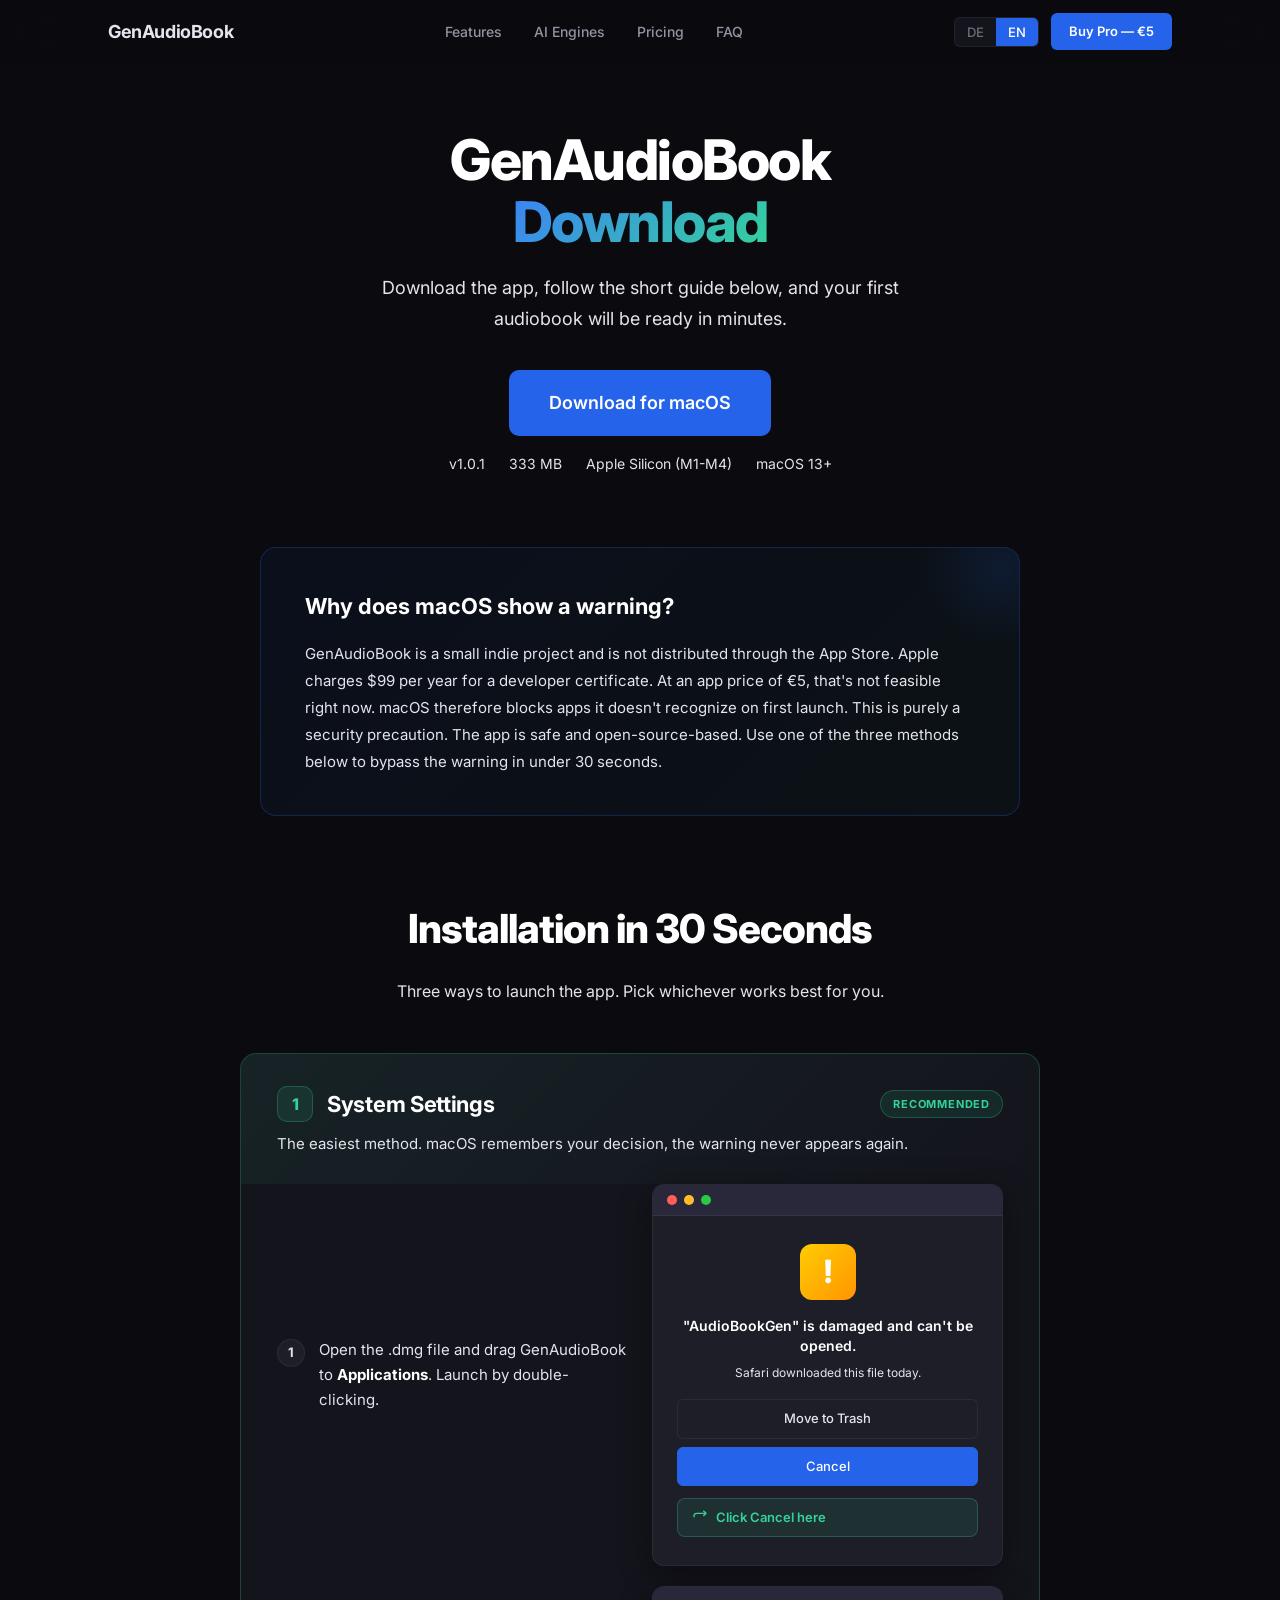
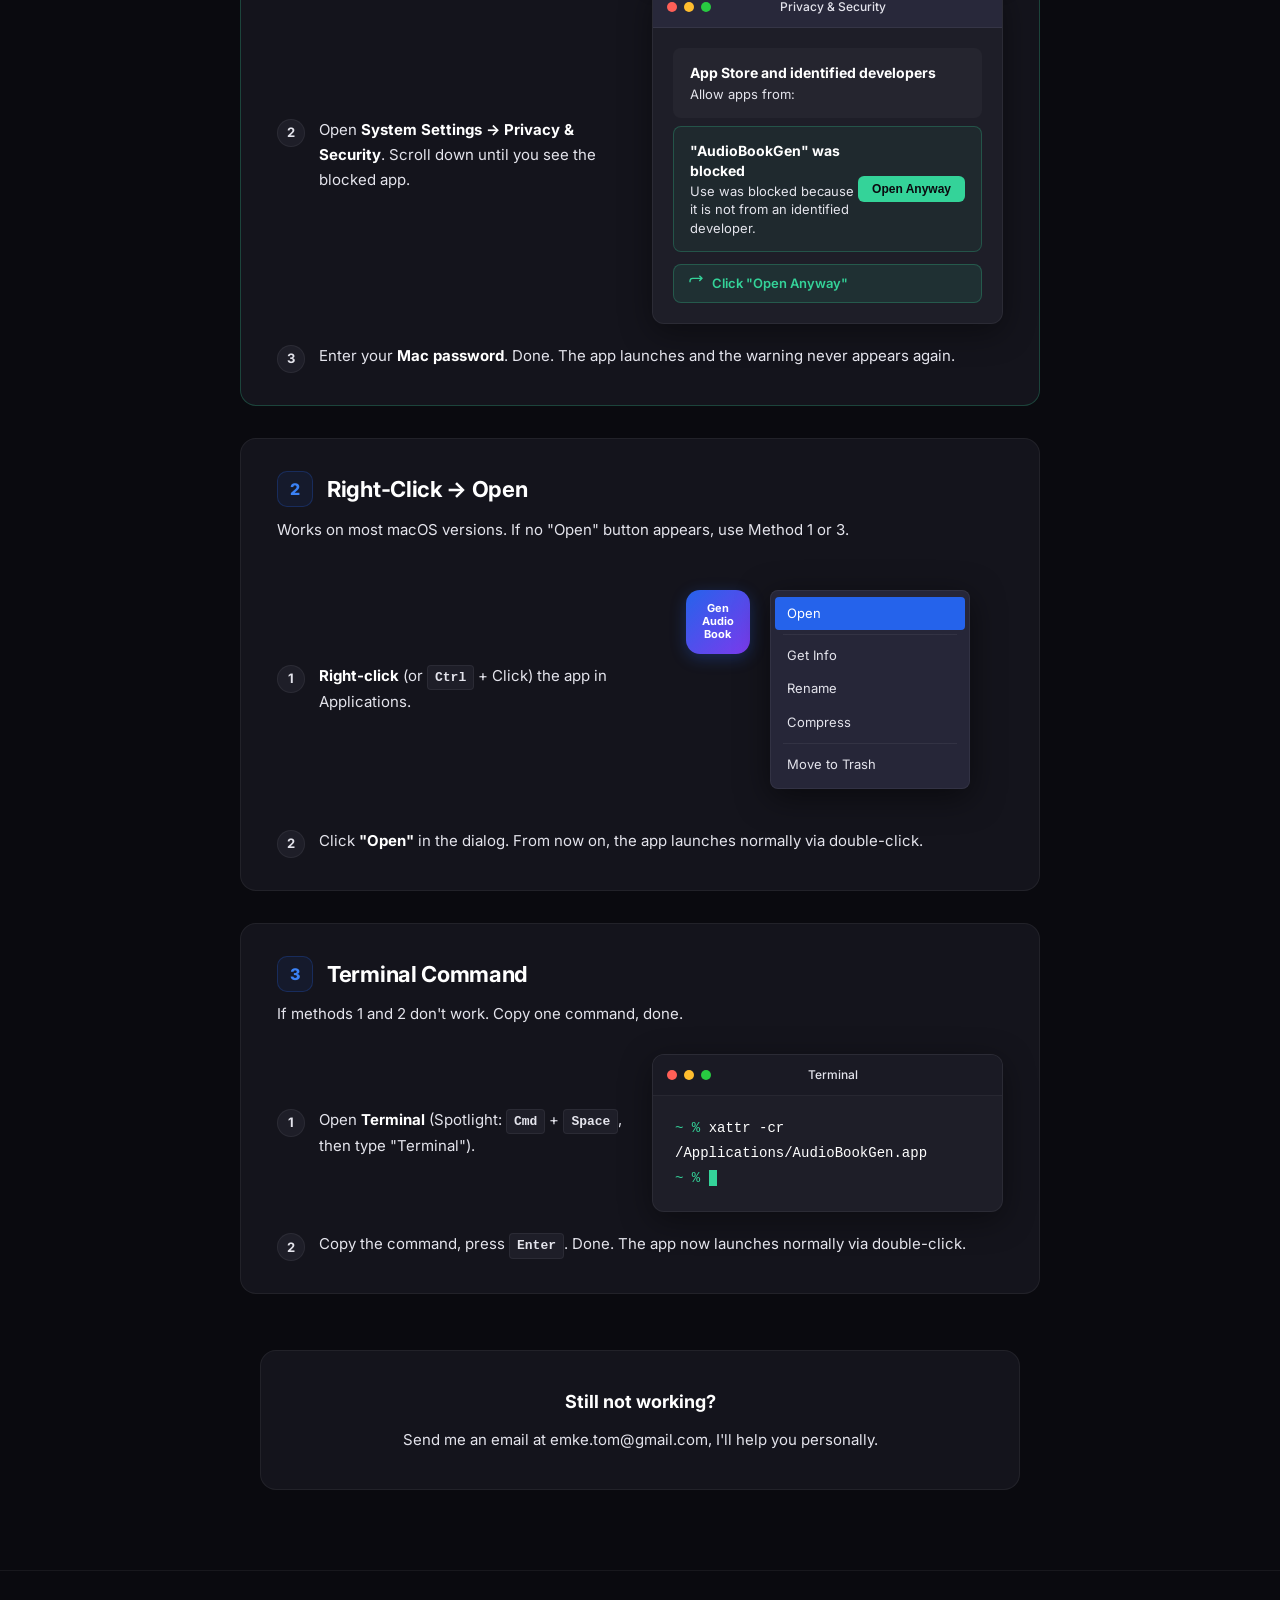
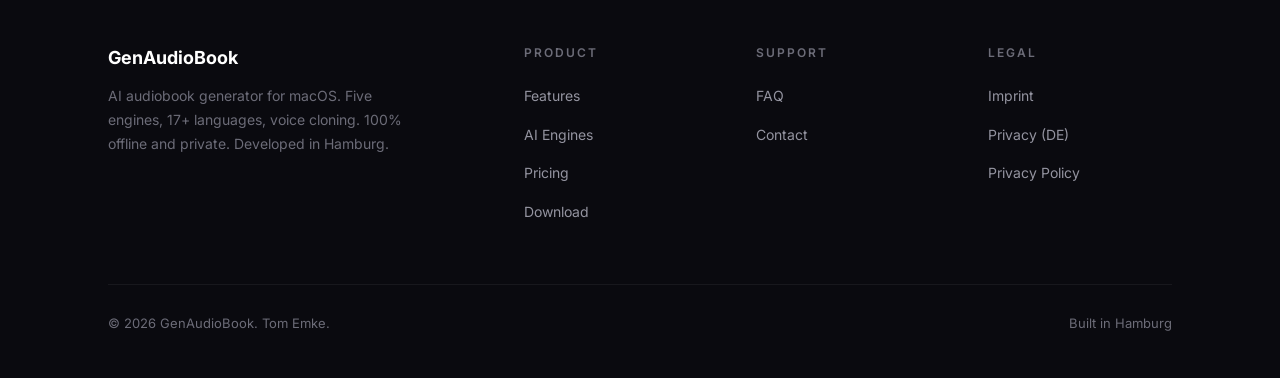
==== install/index.html @ 96be7156 "feat: redesign install page with visual macOS mockups - Moved install.html to install/index.html for" ====
<!DOCTYPE html>
<html lang="de">
<head>
    <meta charset="UTF-8">
    <meta name="viewport" content="width=device-width, initial-scale=1.0">
    <title>GenAudioBook — Installation auf macOS</title>
    <meta name="description" content="Installationsanleitung für GenAudioBook auf macOS. So öffnest du die App trotz Gatekeeper-Warnung.">
    <link rel="preconnect" href="https://fonts.googleapis.com">
    <link rel="preconnect" href="https://fonts.gstatic.com" crossorigin>
    <link href="https://fonts.googleapis.com/css2?family=Inter:wght@400;500;600;700;800&display=swap" rel="stylesheet">
    <link rel="stylesheet" href="../style.css">
    <style>
        .install-page { padding-top: 130px; padding-bottom: 80px; min-height: 100vh; }

        /* ---- HERO ---- */
        .dl-hero { text-align: center; margin-bottom: 72px; }
        .dl-hero h1 {
            font-size: clamp(36px, 5vw, 56px);
            font-weight: 800; color: #fff; letter-spacing: -1.5px;
            margin-bottom: 20px; line-height: 1.1;
        }
        .dl-hero .gradient-text {
            background: linear-gradient(135deg, var(--accent-light), var(--green));
            -webkit-background-clip: text; -webkit-text-fill-color: transparent; background-clip: text;
        }
        .dl-hero p {
            font-size: 18px; color: var(--txt); max-width: 560px;
            margin: 0 auto 36px; line-height: 1.7;
        }
        .dl-hero .btn-primary { font-size: 18px; padding: 18px 40px; }
        .dl-hero .dl-meta {
            margin-top: 16px; font-size: 14px; color: var(--txt);
            display: flex; gap: 24px; justify-content: center; flex-wrap: wrap;
        }
        .dl-hero .dl-meta span { display: inline-flex; align-items: center; gap: 6px; }

        /* ---- WHY BOX ---- */
        .why-box {
            max-width: 760px; margin: 0 auto 80px;
            background: linear-gradient(135deg, rgba(37,99,235,0.06), rgba(52,211,153,0.04));
            border: 1px solid var(--accent-border); border-radius: var(--radius);
            padding: 40px 44px; position: relative; overflow: hidden;
        }
        .why-box::before {
            content: ''; position: absolute; top: -60px; right: -60px;
            width: 160px; height: 160px; border-radius: 50%;
            background: radial-gradient(circle, rgba(37,99,235,0.12), transparent 70%);
        }
        .why-box h2 { font-size: 22px; font-weight: 700; color: #fff; margin-bottom: 16px; }
        .why-box p { font-size: 15px; color: var(--txt); line-height: 1.8; }

        /* ---- STEPS SECTION ---- */
        .steps-section { max-width: 800px; margin: 0 auto; }
        .steps-section > h2 {
            font-size: clamp(28px, 3.5vw, 40px); font-weight: 800;
            color: #fff; text-align: center; margin-bottom: 16px; letter-spacing: -1px;
        }
        .steps-section > p.steps-sub {
            text-align: center; font-size: 16px; color: var(--txt);
            margin-bottom: 48px; max-width: 500px; margin-left: auto; margin-right: auto;
        }

        /* ---- METHOD CARD ---- */
        .method-card {
            background: var(--bg-card); border: 1px solid var(--border);
            border-radius: var(--radius); margin-bottom: 32px;
            overflow: hidden; transition: border-color 0.3s;
        }
        .method-card:hover { border-color: var(--border-hover); }
        .method-card.recommended { border-color: var(--green-border); }
        .method-card.recommended .method-top { background: linear-gradient(135deg, rgba(52,211,153,0.08), transparent); }

        .method-top { padding: 32px 36px 28px; }
        .method-label {
            display: flex; align-items: center; gap: 14px; margin-bottom: 10px;
        }
        .method-num {
            width: 36px; height: 36px; min-width: 36px; border-radius: 10px;
            display: inline-flex; align-items: center; justify-content: center;
            font-size: 16px; font-weight: 800;
            background: var(--accent-bg); border: 1px solid var(--accent-border); color: var(--accent-light);
        }
        .method-card.recommended .method-num {
            background: var(--green-bg); border-color: var(--green-border); color: var(--green);
        }
        .method-label h3 { font-size: 22px; font-weight: 700; color: #fff; letter-spacing: -0.3px; }
        .method-badge {
            margin-left: auto; font-size: 11px; font-weight: 700; padding: 4px 12px;
            border-radius: 100px; text-transform: uppercase; letter-spacing: 0.8px;
            background: var(--green-bg); color: var(--green); border: 1px solid var(--green-border);
        }
        .method-desc {
            font-size: 15px; color: var(--txt); line-height: 1.6; margin-bottom: 0;
        }

        /* ---- STEP VISUAL ---- */
        .method-steps-visual {
            padding: 0 36px 32px;
            display: flex; flex-direction: column; gap: 20px;
        }
        .step-row {
            display: grid; grid-template-columns: 1fr 1fr; gap: 24px;
            align-items: center;
        }
        .step-row.full { grid-template-columns: 1fr; }
        .step-text {
            display: flex; gap: 14px; align-items: flex-start;
        }
        .step-dot {
            width: 28px; height: 28px; min-width: 28px; border-radius: 50%;
            background: var(--bg-input); border: 1px solid var(--border);
            display: flex; align-items: center; justify-content: center;
            font-size: 13px; font-weight: 700; color: var(--txt); margin-top: 1px;
        }
        .step-text p { font-size: 15px; color: var(--txt); line-height: 1.65; }
        .step-text p strong { color: #fff; }
        .step-text p .key {
            display: inline-block; background: var(--bg-input); border: 1px solid var(--border);
            border-radius: 4px; padding: 1px 7px; font-size: 13px; font-family: var(--mono);
            color: var(--txt); font-weight: 600;
        }

        /* ---- macOS MOCKUPS ---- */
        .macos-mockup {
            background: #1e1e28; border-radius: 12px; border: 1px solid var(--border);
            overflow: hidden; box-shadow: 0 8px 32px rgba(0,0,0,0.4);
        }
        .mockup-titlebar {
            display: flex; align-items: center; gap: 7px;
            padding: 10px 14px; background: #28283a; border-bottom: 1px solid var(--border);
        }
        .mockup-dot { width: 10px; height: 10px; border-radius: 50%; }
        .mockup-dot.red { background: #ff5f57; }
        .mockup-dot.yellow { background: #ffbd2e; }
        .mockup-dot.green { background: #28ca41; }
        .mockup-title {
            flex: 1; text-align: center; font-size: 12px;
            color: var(--txt); font-weight: 500; margin-right: 40px;
        }
        .mockup-body { padding: 24px; }

        /* Gatekeeper warning mockup */
        .gk-warning {
            text-align: center; padding: 28px 24px;
        }
        .gk-icon {
            width: 56px; height: 56px; margin: 0 auto 16px;
            background: linear-gradient(135deg, #ffcc02, #ff9500);
            border-radius: 12px; display: flex; align-items: center; justify-content: center;
            font-size: 32px; color: #fff; font-weight: 800;
        }
        .gk-warning h4 {
            font-size: 14px; font-weight: 600; color: #fff; margin-bottom: 8px; line-height: 1.4;
        }
        .gk-warning p { font-size: 12px; color: var(--txt); margin-bottom: 16px; }
        .gk-btn {
            display: block; width: 100%; padding: 8px; margin-bottom: 8px;
            border-radius: 6px; border: 1px solid var(--border); background: var(--bg-input);
            color: var(--txt); font-size: 13px; font-weight: 500; text-align: center;
        }
        .gk-btn.action { background: var(--accent); border-color: var(--accent); color: #fff; }

        /* Settings mockup */
        .settings-mockup .mockup-body { padding: 20px; }
        .settings-row {
            display: flex; align-items: center; justify-content: space-between;
            padding: 14px 16px; border-radius: 8px; margin-bottom: 8px;
            background: rgba(255,255,255,0.03); border: 1px solid transparent;
        }
        .settings-row.highlight {
            border-color: var(--green-border);
            background: rgba(52,211,153,0.06);
        }
        .settings-row .label { font-size: 13px; color: var(--txt); line-height: 1.4; }
        .settings-row .label strong { color: #fff; display: block; font-size: 14px; margin-bottom: 2px; }
        .settings-btn {
            padding: 6px 14px; border-radius: 6px; font-size: 12px; font-weight: 600;
            background: var(--accent); color: #fff; border: none; white-space: nowrap;
        }
        .settings-btn.allow { background: var(--green); color: #0a0a0f; }

        /* Terminal mockup */
        .terminal-mockup .mockup-titlebar { background: #1a1a24; }
        .terminal-mockup .mockup-body { padding: 20px 22px; }
        .terminal-line {
            font-family: var(--mono); font-size: 14px; line-height: 1.8; color: var(--txt);
        }
        .terminal-line .prompt { color: var(--green); }
        .terminal-line .cmd { color: #fff; }
        .terminal-cursor {
            display: inline-block; width: 8px; height: 16px;
            background: var(--green); vertical-align: text-bottom;
            animation: blink 1s infinite;
        }
        @keyframes blink { 0%,50% { opacity: 1; } 51%,100% { opacity: 0; } }

        /* Context menu mockup */
        .ctx-menu-mockup {
            background: rgba(40,40,58,0.95); border-radius: 8px;
            border: 1px solid var(--border); padding: 6px 0;
            width: 200px; box-shadow: 0 8px 32px rgba(0,0,0,0.5);
            backdrop-filter: blur(20px);
        }
        .ctx-item {
            padding: 6px 16px; font-size: 13px; color: var(--txt);
            display: flex; justify-content: space-between;
        }
        .ctx-item.highlight {
            background: var(--accent); color: #fff; margin: 0 4px; border-radius: 4px;
            padding: 6px 12px;
        }
        .ctx-separator { height: 1px; background: var(--border); margin: 4px 12px; }
        .ctx-shortcut { color: var(--txt); font-size: 12px; }

        /* Right-click area */
        .rightclick-scene {
            display: flex; gap: 20px; align-items: flex-start;
            padding: 20px; justify-content: center;
        }
        .app-icon-mock {
            width: 64px; height: 64px; border-radius: 14px;
            background: linear-gradient(135deg, var(--accent), #7c3aed);
            display: flex; align-items: center; justify-content: center;
            font-size: 11px; color: #fff; font-weight: 700; text-align: center;
            line-height: 1.2; box-shadow: 0 4px 16px rgba(37,99,235,0.3);
        }

        /* Arrow indicator */
        .arrow-indicator {
            display: flex; align-items: center; gap: 8px;
            padding: 8px 14px; background: var(--green-bg); border: 1px solid var(--green-border);
            border-radius: 8px; margin-top: 12px;
        }
        .arrow-indicator svg { width: 16px; height: 16px; stroke: var(--green); fill: none; stroke-width: 2; }
        .arrow-indicator span { font-size: 13px; font-weight: 600; color: var(--green); }

        /* ---- HELP FOOTER ---- */
        .help-footer {
            max-width: 760px; margin: 56px auto 0; text-align: center;
            padding: 36px 40px;
            background: var(--bg-card); border: 1px solid var(--border); border-radius: var(--radius);
        }
        .help-footer h3 { font-size: 18px; font-weight: 700; color: #fff; margin-bottom: 10px; }
        .help-footer p { font-size: 15px; color: var(--txt); line-height: 1.7; }

        /* ---- RESPONSIVE ---- */
        @media (max-width: 700px) {
            .step-row { grid-template-columns: 1fr; }
            .method-top, .method-steps-visual { padding-left: 24px; padding-right: 24px; }
            .why-box { padding: 28px 24px; }
            .rightclick-scene { flex-direction: column; align-items: center; }
        }
    </style>
</head>
<body>

<!-- NAVBAR -->
<nav class="navbar">
    <div class="container">
        <a href="/" class="nav-logo">GenAudioBook</a>
        <ul class="nav-links" id="navLinks">
            <li><a href="/#features" data-de="Features" data-en="Features">Features</a></li>
            <li><a href="/#engines" data-de="KI Engines" data-en="AI Engines">KI Engines</a></li>
            <li><a href="/#pricing" data-de="Preise" data-en="Pricing">Preise</a></li>
            <li><a href="/#faq" data-de="FAQ" data-en="FAQ">FAQ</a></li>
        </ul>
        <div class="nav-right">
            <div class="lang-toggle">
                <button id="langDe" class="active" onclick="setLang('de')">DE</button>
                <button id="langEn" onclick="setLang('en')">EN</button>
            </div>
            <a href="https://tomembke.gumroad.com/l/genaudiobook" class="btn-nav-cta" data-de="Pro kaufen — 5 €" data-en="Buy Pro — €5">Pro kaufen — 5 €</a>
            <button class="nav-hamburger" id="navHamburger" onclick="toggleMobileNav()">☰</button>
        </div>
    </div>
</nav>

<div class="install-page">
    <div class="container">

        <!-- ====== DOWNLOAD HERO ====== -->
        <div class="dl-hero">
            <h1>
                <span data-de="GenAudioBook" data-en="GenAudioBook">GenAudioBook</span><br>
                <span class="gradient-text" data-de="herunterladen" data-en="Download">herunterladen</span>
            </h1>
            <p data-de="Lade die App herunter, folge der kurzen Anleitung unten und dein erstes Hörbuch ist in Minuten fertig." data-en="Download the app, follow the short guide below, and your first audiobook will be ready in minutes.">Lade die App herunter, folge der kurzen Anleitung unten und dein erstes Hörbuch ist in Minuten fertig.</p>
            <a href="https://github.com/tomembke/genaudiobook-releases/releases/download/v1.0.1/GenAudioBook_Pro.dmg" class="btn-primary" data-de="Download für macOS" data-en="Download for macOS">Download für macOS</a>
            <div class="dl-meta">
                <span>v1.0.1</span>
                <span>333 MB</span>
                <span>Apple Silicon (M1-M4)</span>
                <span>macOS 13+</span>
            </div>
        </div>

        <!-- ====== WHY BOX ====== -->
        <div class="why-box">
            <h2 data-de="Warum zeigt macOS eine Warnung?" data-en="Why does macOS show a warning?">Warum zeigt macOS eine Warnung?</h2>
            <p data-de="GenAudioBook ist ein kleines Indie-Projekt und wird nicht über den App Store vertrieben. Apple verlangt $99 pro Jahr für ein Entwicklerzertifikat. Bei einem App-Preis von 5 € ist das aktuell nicht drin. macOS blockiert deshalb beim ersten Start Apps, die es nicht kennt. Das ist eine reine Sicherheitswarnung. Die App ist sicher und Open-Source-basiert. Mit einer der drei Methoden unten umgehst du die Warnung in unter 30 Sekunden." data-en="GenAudioBook is a small indie project and is not distributed through the App Store. Apple charges $99 per year for a developer certificate. At an app price of €5, that's not feasible right now. macOS therefore blocks apps it doesn't recognize on first launch. This is purely a security precaution. The app is safe and open-source-based. Use one of the three methods below to bypass the warning in under 30 seconds.">GenAudioBook ist ein kleines Indie-Projekt und wird nicht über den App Store vertrieben. Apple verlangt $99 pro Jahr für ein Entwicklerzertifikat. Bei einem App-Preis von 5 € ist das aktuell nicht drin. macOS blockiert deshalb beim ersten Start Apps, die es nicht kennt. Das ist eine reine Sicherheitswarnung. Die App ist sicher und Open-Source-basiert. Mit einer der drei Methoden unten umgehst du die Warnung in unter 30 Sekunden.</p>
        </div>

        <!-- ====== INSTALLATION STEPS ====== -->
        <div class="steps-section">
            <h2 data-de="Installation in 30 Sekunden" data-en="Installation in 30 Seconds">Installation in 30 Sekunden</h2>
            <p class="steps-sub" data-de="Drei Wege, die App zu starten. Wähle den, der dir am besten passt." data-en="Three ways to launch the app. Pick whichever works best for you.">Drei Wege, die App zu starten. Wähle den, der dir am besten passt.</p>

            <!-- ===== METHOD 1: System Settings ===== -->
            <div class="method-card recommended">
                <div class="method-top">
                    <div class="method-label">
                        <div class="method-num">1</div>
                        <h3 data-de="Systemeinstellungen" data-en="System Settings">Systemeinstellungen</h3>
                        <span class="method-badge" data-de="Empfohlen" data-en="Recommended">Empfohlen</span>
                    </div>
                    <p class="method-desc" data-de="Die einfachste Methode. macOS merkt sich deine Entscheidung, die Warnung kommt nie wieder." data-en="The easiest method. macOS remembers your decision, the warning never appears again.">Die einfachste Methode. macOS merkt sich deine Entscheidung, die Warnung kommt nie wieder.</p>
                </div>
                <div class="method-steps-visual">

                    <div class="step-row">
                        <div class="step-text">
                            <div class="step-dot">1</div>
                            <p data-de="Öffne die .dmg Datei und ziehe GenAudioBook in den <strong>Programme</strong>-Ordner. Starte per Doppelklick." data-en="Open the .dmg file and drag GenAudioBook to <strong>Applications</strong>. Launch by double-clicking.">Öffne die .dmg Datei und ziehe GenAudioBook in den <strong>Programme</strong>-Ordner. Starte per Doppelklick.</p>
                        </div>
                        <div class="macos-mockup">
                            <div class="mockup-titlebar">
                                <div class="mockup-dot red"></div>
                                <div class="mockup-dot yellow"></div>
                                <div class="mockup-dot green"></div>
                            </div>
                            <div class="gk-warning">
                                <div class="gk-icon">!</div>
                                <h4 data-de="&quot;AudioBookGen&quot; ist beschädigt und kann nicht geöffnet werden." data-en="&quot;AudioBookGen&quot; is damaged and can't be opened.">"AudioBookGen" ist beschädigt und kann nicht geöffnet werden.</h4>
                                <p data-de="Safari hat diese Datei heute heruntergeladen." data-en="Safari downloaded this file today.">Safari hat diese Datei heute heruntergeladen.</p>
                                <div class="gk-btn" data-de="In den Papierkorb legen" data-en="Move to Trash">In den Papierkorb legen</div>
                                <div class="gk-btn action" data-de="Abbrechen" data-en="Cancel">Abbrechen</div>
                                <div class="arrow-indicator">
                                    <svg viewBox="0 0 24 24"><polyline points="17 1 21 5 17 9"></polyline><path d="M3 11V9a4 4 0 0 1 4-4h14"></path></svg>
                                    <span data-de="Hier auf Abbrechen klicken" data-en="Click Cancel here">Hier auf Abbrechen klicken</span>
                                </div>
                            </div>
                        </div>
                    </div>

                    <div class="step-row">
                        <div class="step-text">
                            <div class="step-dot">2</div>
                            <p data-de="Öffne <strong>Systemeinstellungen → Datenschutz &amp; Sicherheit</strong>. Scrolle nach unten bis du die blockierte App siehst." data-en="Open <strong>System Settings → Privacy &amp; Security</strong>. Scroll down until you see the blocked app.">Öffne <strong>Systemeinstellungen → Datenschutz &amp; Sicherheit</strong>. Scrolle nach unten bis du die blockierte App siehst.</p>
                        </div>
                        <div class="macos-mockup settings-mockup">
                            <div class="mockup-titlebar">
                                <div class="mockup-dot red"></div>
                                <div class="mockup-dot yellow"></div>
                                <div class="mockup-dot green"></div>
                                <div class="mockup-title" data-de="Datenschutz & Sicherheit" data-en="Privacy & Security">Datenschutz & Sicherheit</div>
                            </div>
                            <div class="mockup-body">
                                <div class="settings-row">
                                    <div class="label">
                                        <strong data-de="App Store und verifizierte Entwickler" data-en="App Store and identified developers">App Store und verifizierte Entwickler</strong>
                                        <span data-de="Apps erlauben von:" data-en="Allow apps from:">Apps erlauben von:</span>
                                    </div>
                                </div>
                                <div class="settings-row highlight">
                                    <div class="label">
                                        <strong data-de="&quot;AudioBookGen&quot; wurde blockiert" data-en="&quot;AudioBookGen&quot; was blocked">"AudioBookGen" wurde blockiert</strong>
                                        <span data-de="Die Verwendung wurde blockiert, da die App nicht von einem verifizierten Entwickler stammt." data-en="Use was blocked because it is not from an identified developer.">Die Verwendung wurde blockiert, da die App nicht von einem verifizierten Entwickler stammt.</span>
                                    </div>
                                    <button class="settings-btn allow" data-de="Dennoch öffnen" data-en="Open Anyway">Dennoch öffnen</button>
                                </div>
                                <div class="arrow-indicator">
                                    <svg viewBox="0 0 24 24"><polyline points="17 1 21 5 17 9"></polyline><path d="M3 11V9a4 4 0 0 1 4-4h14"></path></svg>
                                    <span data-de="Auf &quot;Dennoch öffnen&quot; klicken" data-en="Click &quot;Open Anyway&quot;">Auf "Dennoch öffnen" klicken</span>
                                </div>
                            </div>
                        </div>
                    </div>

                    <div class="step-row full">
                        <div class="step-text">
                            <div class="step-dot">3</div>
                            <p data-de="Gib dein <strong>Mac-Passwort</strong> ein. Fertig. Die App startet und die Warnung erscheint nie wieder." data-en="Enter your <strong>Mac password</strong>. Done. The app launches and the warning never appears again.">Gib dein <strong>Mac-Passwort</strong> ein. Fertig. Die App startet und die Warnung erscheint nie wieder.</p>
                        </div>
                    </div>
                </div>
            </div>

            <!-- ===== METHOD 2: Right-click ===== -->
            <div class="method-card">
                <div class="method-top">
                    <div class="method-label">
                        <div class="method-num">2</div>
                        <h3 data-de="Rechtsklick → Öffnen" data-en="Right-Click → Open">Rechtsklick → Öffnen</h3>
                    </div>
                    <p class="method-desc" data-de="Funktioniert bei den meisten macOS-Versionen. Falls kein &quot;Öffnen&quot;-Button erscheint, nutze Methode 1 oder 3." data-en="Works on most macOS versions. If no &quot;Open&quot; button appears, use Method 1 or 3.">Funktioniert bei den meisten macOS-Versionen. Falls kein "Öffnen"-Button erscheint, nutze Methode 1 oder 3.</p>
                </div>
                <div class="method-steps-visual">
                    <div class="step-row">
                        <div class="step-text">
                            <div class="step-dot">1</div>
                            <p data-de="<strong>Rechtsklick</strong> (oder <span class='key'>Ctrl</span> + Klick) auf die App im Programme-Ordner." data-en="<strong>Right-click</strong> (or <span class='key'>Ctrl</span> + Click) the app in Applications."><strong>Rechtsklick</strong> (oder <span class="key">Ctrl</span> + Klick) auf die App im Programme-Ordner.</p>
                        </div>
                        <div class="rightclick-scene">
                            <div class="app-icon-mock">Gen<br>Audio<br>Book</div>
                            <div class="ctx-menu-mockup">
                                <div class="ctx-item highlight" data-de="Öffnen" data-en="Open">Öffnen</div>
                                <div class="ctx-separator"></div>
                                <div class="ctx-item" data-de="Informationen" data-en="Get Info">Informationen</div>
                                <div class="ctx-item" data-de="Umbenennen" data-en="Rename">Umbenennen</div>
                                <div class="ctx-item" data-de="Komprimieren" data-en="Compress">Komprimieren</div>
                                <div class="ctx-separator"></div>
                                <div class="ctx-item" data-de="In den Papierkorb legen" data-en="Move to Trash">In den Papierkorb legen</div>
                            </div>
                        </div>
                    </div>
                    <div class="step-row full">
                        <div class="step-text">
                            <div class="step-dot">2</div>
                            <p data-de="Im Dialog auf <strong>&quot;Öffnen&quot;</strong> klicken. Ab jetzt startet die App ganz normal per Doppelklick." data-en="Click <strong>&quot;Open&quot;</strong> in the dialog. From now on, the app launches normally via double-click.">Im Dialog auf <strong>"Öffnen"</strong> klicken. Ab jetzt startet die App ganz normal per Doppelklick.</p>
                        </div>
                    </div>
                </div>
            </div>

            <!-- ===== METHOD 3: Terminal ===== -->
            <div class="method-card">
                <div class="method-top">
                    <div class="method-label">
                        <div class="method-num">3</div>
                        <h3 data-de="Terminal-Befehl" data-en="Terminal Command">Terminal-Befehl</h3>
                    </div>
                    <p class="method-desc" data-de="Falls Methode 1 und 2 nicht funktionieren. Kopiere einen Befehl, fertig." data-en="If methods 1 and 2 don't work. Copy one command, done.">Falls Methode 1 und 2 nicht funktionieren. Kopiere einen Befehl, fertig.</p>
                </div>
                <div class="method-steps-visual">
                    <div class="step-row">
                        <div class="step-text">
                            <div class="step-dot">1</div>
                            <p data-de="Öffne <strong>Terminal</strong> (Spotlight: <span class='key'>Cmd</span> + <span class='key'>Leertaste</span>, dann &quot;Terminal&quot; eingeben)." data-en="Open <strong>Terminal</strong> (Spotlight: <span class='key'>Cmd</span> + <span class='key'>Space</span>, then type &quot;Terminal&quot;).">Öffne <strong>Terminal</strong> (Spotlight: <span class="key">Cmd</span> + <span class="key">Leertaste</span>, dann "Terminal" eingeben).</p>
                        </div>
                        <div class="macos-mockup terminal-mockup">
                            <div class="mockup-titlebar">
                                <div class="mockup-dot red"></div>
                                <div class="mockup-dot yellow"></div>
                                <div class="mockup-dot green"></div>
                                <div class="mockup-title">Terminal</div>
                            </div>
                            <div class="mockup-body">
                                <div class="terminal-line">
                                    <span class="prompt">~ %</span> <span class="cmd">xattr -cr /Applications/AudioBookGen.app</span>
                                </div>
                                <div class="terminal-line">
                                    <span class="prompt">~ %</span> <span class="terminal-cursor"></span>
                                </div>
                            </div>
                        </div>
                    </div>
                    <div class="step-row full">
                        <div class="step-text">
                            <div class="step-dot">2</div>
                            <p data-de="Kopiere den Befehl, drücke <span class='key'>Enter</span>. Fertig. Die App startet jetzt normal per Doppelklick." data-en="Copy the command, press <span class='key'>Enter</span>. Done. The app now launches normally via double-click.">Kopiere den Befehl, drücke <span class="key">Enter</span>. Fertig. Die App startet jetzt normal per Doppelklick.</p>
                        </div>
                    </div>
                </div>
            </div>
        </div>

        <!-- ====== HELP FOOTER ====== -->
        <div class="help-footer">
            <h3 data-de="Klappt trotzdem nicht?" data-en="Still not working?">Klappt trotzdem nicht?</h3>
            <p data-de="Schreib mir eine Mail an emke.tom@gmail.com, ich helfe dir persönlich weiter." data-en="Send me an email at emke.tom@gmail.com, I'll help you personally.">Schreib mir eine Mail an <a href="mailto:emke.tom@gmail.com">emke.tom@gmail.com</a>, ich helfe dir persönlich weiter.</p>
        </div>

    </div>
</div>

<!-- FOOTER -->
<footer class="footer">
    <div class="container">
        <div class="footer-grid">
            <div class="footer-brand">
                <h3>GenAudioBook</h3>
                <p data-de="KI-Hörbuch Generator für macOS. Fünf Engines, 17+ Sprachen, Voice Cloning. 100% offline und privat. Entwickelt in Hamburg." data-en="AI audiobook generator for macOS. Five engines, 17+ languages, voice cloning. 100% offline and private. Developed in Hamburg.">KI-Hörbuch Generator für macOS. Fünf Engines, 17+ Sprachen, Voice Cloning. 100% offline und privat. Entwickelt in Hamburg.</p>
            </div>
            <div class="footer-col">
                <h4 data-de="Produkt" data-en="Product">Produkt</h4>
                <ul>
                    <li><a href="/#features" data-de="Features" data-en="Features">Features</a></li>
                    <li><a href="/#engines" data-de="KI Engines" data-en="AI Engines">KI Engines</a></li>
                    <li><a href="/#pricing" data-de="Preise" data-en="Pricing">Preise</a></li>
                    <li><a href="/install" data-de="Download" data-en="Download">Download</a></li>
                </ul>
            </div>
            <div class="footer-col">
                <h4 data-de="Support" data-en="Support">Support</h4>
                <ul>
                    <li><a href="/#faq" data-de="FAQ" data-en="FAQ">FAQ</a></li>
                    <li><a href="mailto:emke.tom@gmail.com" data-de="Kontakt" data-en="Contact">Kontakt</a></li>
                </ul>
            </div>
            <div class="footer-col">
                <h4 data-de="Rechtliches" data-en="Legal">Rechtliches</h4>
                <ul>
                    <li><a href="/impressum.html" data-de="Impressum" data-en="Imprint">Impressum</a></li>
                    <li><a href="/datenschutz.html" data-de="Datenschutz" data-en="Privacy (DE)">Datenschutz</a></li>
                    <li><a href="/privacy.html" data-de="Privacy Policy (EN)" data-en="Privacy Policy">Privacy Policy (EN)</a></li>
                </ul>
            </div>
        </div>
        <div class="footer-bottom">
            <span>&copy; 2026 GenAudioBook. Tom Emke.</span>
            <span data-de="Entwickelt in Hamburg" data-en="Built in Hamburg">Entwickelt in Hamburg</span>
        </div>
    </div>
</footer>

<script src="../script.js?v=2"></script>
</body>
</html>
---- style.css ----
/* ============================================
   GenAudioBook — Website Styles
   Clean, modern design inspired by audiobookgen.com
   Dark theme matching the macOS app
   ============================================ */

/* --- RESET & BASE --- */
*, *::before, *::after {
    margin: 0;
    padding: 0;
    box-sizing: border-box;
}

:root {
    --bg-body: #0a0a0f;
    --bg-section-alt: #0e0e14;
    --bg-card: #14141c;
    --bg-card-hover: #1a1a24;
    --bg-input: #1e1e28;
    --txt: #e4e4ec;
    --txt-secondary: #9494a0;
    --txt-muted: #6c6c78;
    --accent: #2563EB;
    --accent-light: #3B82F6;
    --accent-bg: rgba(37, 99, 235, 0.08);
    --accent-border: rgba(37, 99, 235, 0.25);
    --green: #34d399;
    --green-bg: rgba(52, 211, 153, 0.1);
    --green-border: rgba(52, 211, 153, 0.25);
    --border: rgba(255, 255, 255, 0.06);
    --border-hover: rgba(255, 255, 255, 0.12);
    --radius: 16px;
    --radius-sm: 10px;
    --radius-xs: 6px;
    --font: 'Inter', -apple-system, BlinkMacSystemFont, 'Segoe UI', sans-serif;
    --mono: 'SF Mono', 'Fira Code', monospace;
    --max-w: 1120px;
    --section-py: 120px;
}

html {
    scroll-behavior: smooth;
    -webkit-font-smoothing: antialiased;
    -moz-osx-font-smoothing: grayscale;
}

body {
    font-family: var(--font);
    background: var(--bg-body);
    color: var(--txt);
    line-height: 1.65;
    overflow-x: hidden;
}

a {
    color: var(--accent-light);
    text-decoration: none;
    transition: color 0.2s;
}
a:hover {
    color: #fff;
}

img { max-width: 100%; height: auto; }

/* --- LAYOUT --- */
.container {
    max-width: var(--max-w);
    margin: 0 auto;
    padding: 0 28px;
}

section {
    padding: var(--section-py) 0;
}

/* --- NAVBAR --- */
.navbar {
    position: fixed;
    top: 0; left: 0; right: 0;
    z-index: 1000;
    background: rgba(10, 10, 15, 0.8);
    backdrop-filter: blur(24px);
    -webkit-backdrop-filter: blur(24px);
    border-bottom: 1px solid var(--border);
    height: 64px;
}

.navbar .container {
    display: flex;
    align-items: center;
    justify-content: space-between;
    height: 100%;
}

.nav-logo {
    font-size: 18px;
    font-weight: 700;
    color: var(--txt);
    letter-spacing: -0.4px;
}

.nav-links {
    display: flex;
    align-items: center;
    gap: 32px;
    list-style: none;
}
.nav-links a {
    font-size: 14px;
    font-weight: 500;
    color: var(--txt-secondary);
    transition: color 0.2s;
}
.nav-links a:hover { color: var(--txt); }

.nav-right {
    display: flex;
    align-items: center;
    gap: 12px;
}

.lang-toggle {
    display: flex;
    background: var(--bg-card);
    border: 1px solid var(--border);
    border-radius: var(--radius-xs);
    overflow: hidden;
}
.lang-toggle button {
    background: none;
    border: none;
    color: var(--txt-muted);
    padding: 6px 12px;
    cursor: pointer;
    font-family: var(--font);
    font-size: 13px;
    font-weight: 500;
    transition: all 0.2s;
}
.lang-toggle button.active {
    background: var(--accent);
    color: #fff;
}

.btn-nav-cta {
    background: var(--accent);
    color: #fff;
    font-size: 13px;
    font-weight: 600;
    padding: 8px 18px;
    border-radius: var(--radius-xs);
    border: none;
    cursor: pointer;
    font-family: var(--font);
    transition: all 0.2s;
    text-decoration: none;
}
.btn-nav-cta:hover {
    background: var(--accent-light);
    color: #fff;
}

.nav-hamburger {
    display: none;
    background: none;
    border: none;
    color: var(--txt);
    font-size: 24px;
    cursor: pointer;
}

/* --- HERO --- */
.hero {
    padding-top: 180px;
    padding-bottom: var(--section-py);
    text-align: center;
}

.hero-badge {
    display: inline-flex;
    align-items: center;
    gap: 8px;
    background: var(--accent-bg);
    border: 1px solid var(--accent-border);
    border-radius: 100px;
    padding: 8px 20px;
    font-size: 14px;
    font-weight: 500;
    color: var(--accent-light);
    margin-bottom: 32px;
}

.hero h1 {
    font-size: clamp(40px, 5.5vw, 64px);
    font-weight: 800;
    line-height: 1.08;
    letter-spacing: -2px;
    margin-bottom: 24px;
    color: #fff;
}

.hero .gradient-text {
    background: linear-gradient(135deg, var(--accent-light), var(--green));
    -webkit-background-clip: text;
    -webkit-text-fill-color: transparent;
    background-clip: text;
}

.hero .subtitle {
    font-size: 18px;
    line-height: 1.7;
    color: var(--txt-secondary);
    max-width: 620px;
    margin: 0 auto 44px;
}

.hero-buttons {
    display: flex;
    gap: 16px;
    justify-content: center;
    flex-wrap: wrap;
}

/* --- BUTTONS --- */
.btn-primary {
    display: inline-flex;
    align-items: center;
    gap: 10px;
    background: var(--accent);
    color: #fff;
    font-size: 16px;
    font-weight: 600;
    padding: 16px 32px;
    border-radius: var(--radius-sm);
    border: none;
    cursor: pointer;
    font-family: var(--font);
    transition: all 0.25s;
    text-decoration: none;
}
.btn-primary:hover {
    background: var(--accent-light);
    color: #fff;
    transform: translateY(-2px);
    box-shadow: 0 8px 30px rgba(37, 99, 235, 0.3);
}

.btn-secondary {
    display: inline-flex;
    align-items: center;
    gap: 10px;
    background: transparent;
    color: var(--txt);
    font-size: 16px;
    font-weight: 600;
    padding: 16px 32px;
    border-radius: var(--radius-sm);
    border: 1px solid var(--border-hover);
    cursor: pointer;
    font-family: var(--font);
    transition: all 0.25s;
    text-decoration: none;
}
.btn-secondary:hover {
    border-color: var(--accent-border);
    color: #fff;
    transform: translateY(-2px);
}

/* --- SECTION HEADERS --- */
.section-header {
    text-align: center;
    margin-bottom: 64px;
}

.section-header .label {
    display: inline-block;
    font-size: 13px;
    font-weight: 600;
    text-transform: uppercase;
    letter-spacing: 2.5px;
    color: var(--accent-light);
    margin-bottom: 16px;
}

.section-header h2 {
    font-size: clamp(32px, 4vw, 48px);
    font-weight: 800;
    letter-spacing: -1.2px;
    color: #fff;
    margin-bottom: 18px;
    line-height: 1.15;
}

.section-header p {
    font-size: 18px;
    color: var(--txt-secondary);
    max-width: 580px;
    margin: 0 auto;
    line-height: 1.7;
}

/* --- FEATURES --- */
.features-grid {
    display: grid;
    grid-template-columns: repeat(3, 1fr);
    gap: 24px;
}

.feature-card {
    background: var(--bg-card);
    border: 1px solid var(--border);
    border-radius: var(--radius);
    padding: 36px 32px;
    transition: all 0.3s;
}
.feature-card:hover {
    background: var(--bg-card-hover);
    border-color: var(--border-hover);
    transform: translateY(-4px);
    box-shadow: 0 12px 40px rgba(0, 0, 0, 0.3);
}

.feature-icon {
    width: 48px;
    height: 48px;
    border-radius: 12px;
    display: flex;
    align-items: center;
    justify-content: center;
    margin-bottom: 24px;
    background: var(--accent-bg);
    border: 1px solid var(--accent-border);
}
.feature-icon svg {
    width: 24px;
    height: 24px;
    stroke: var(--accent-light);
    fill: none;
    stroke-width: 1.8;
    stroke-linecap: round;
    stroke-linejoin: round;
}

.feature-card h3 {
    font-size: 20px;
    font-weight: 700;
    margin-bottom: 12px;
    color: #fff;
    letter-spacing: -0.3px;
}

.feature-card p {
    font-size: 15px;
    color: var(--txt-secondary);
    line-height: 1.7;
}

/* --- ENGINE SECTION --- */
.engine-section {
    background: var(--bg-section-alt);
}

.engine-grid {
    display: grid;
    grid-template-columns: repeat(3, 1fr);
    gap: 24px;
}

.engine-card {
    background: var(--bg-card);
    border: 1px solid var(--border);
    border-radius: var(--radius);
    padding: 32px;
    transition: all 0.3s;
    display: flex;
    flex-direction: column;
}
.engine-card:hover {
    background: var(--bg-card-hover);
    border-color: var(--border-hover);
    transform: translateY(-4px);
    box-shadow: 0 12px 40px rgba(0, 0, 0, 0.3);
}

.engine-card-header {
    display: flex;
    align-items: center;
    justify-content: space-between;
    margin-bottom: 16px;
}

.engine-card-header h3 {
    font-size: 20px;
    font-weight: 700;
    color: #fff;
    letter-spacing: -0.3px;
}

.engine-badge {
    display: inline-block;
    font-size: 11px;
    font-weight: 600;
    padding: 3px 10px;
    border-radius: 100px;
    text-transform: uppercase;
    letter-spacing: 0.5px;
}
.engine-badge.green {
    background: var(--green-bg);
    color: var(--green);
    border: 1px solid var(--green-border);
}
.engine-badge.purple {
    background: var(--accent-bg);
    color: var(--accent-light);
    border: 1px solid var(--accent-border);
}
.engine-badge.neutral {
    background: rgba(255, 255, 255, 0.05);
    color: var(--txt-muted);
    border: 1px solid var(--border);
}

.engine-card .engine-desc {
    font-size: 15px;
    color: var(--txt-secondary);
    line-height: 1.65;
    margin-bottom: 20px;
    flex-grow: 1;
}

.engine-meta {
    display: flex;
    flex-direction: column;
    gap: 10px;
    padding-top: 20px;
    border-top: 1px solid var(--border);
}

.engine-meta-row {
    display: flex;
    justify-content: space-between;
    align-items: center;
    font-size: 13px;
}

.engine-meta-row .meta-label {
    color: var(--txt-muted);
    font-weight: 500;
}

.engine-meta-row .meta-value {
    color: var(--txt);
    font-weight: 600;
}

.engine-meta-row .meta-value.cloning-yes {
    color: var(--green);
}

/* --- STEPS --- */
.steps-grid {
    display: grid;
    grid-template-columns: repeat(3, 1fr);
    gap: 48px;
    position: relative;
}

.step-card {
    text-align: center;
    position: relative;
}

.step-number {
    display: inline-flex;
    align-items: center;
    justify-content: center;
    width: 56px;
    height: 56px;
    border-radius: 16px;
    background: var(--accent-bg);
    border: 1px solid var(--accent-border);
    font-size: 22px;
    font-weight: 800;
    color: var(--accent-light);
    margin-bottom: 28px;
}

.step-card h3 {
    font-size: 22px;
    font-weight: 700;
    margin-bottom: 14px;
    color: #fff;
    letter-spacing: -0.3px;
}

.step-card p {
    font-size: 15px;
    color: var(--txt-secondary);
    line-height: 1.7;
    max-width: 300px;
    margin: 0 auto;
}

/* --- PRICING --- */
.pricing-grid {
    display: grid;
    grid-template-columns: repeat(2, 1fr);
    gap: 28px;
    max-width: 820px;
    margin: 0 auto;
}

.pricing-card {
    background: var(--bg-card);
    border: 1px solid var(--border);
    border-radius: var(--radius);
    padding: 44px 36px;
    position: relative;
    transition: all 0.3s;
}
.pricing-card:hover {
    border-color: var(--border-hover);
}

.pricing-card.featured {
    border-color: var(--accent-border);
    background: linear-gradient(180deg, rgba(124, 106, 239, 0.04) 0%, var(--bg-card) 100%);
}
.pricing-card.featured::before {
    content: attr(data-badge);
    position: absolute;
    top: -13px;
    left: 50%;
    transform: translateX(-50%);
    background: var(--accent);
    color: #fff;
    font-size: 11px;
    font-weight: 700;
    padding: 5px 18px;
    border-radius: 100px;
    text-transform: uppercase;
    letter-spacing: 1px;
}

.pricing-card h3 {
    font-size: 22px;
    font-weight: 700;
    margin-bottom: 8px;
    color: #fff;
}

.pricing-price {
    font-size: 52px;
    font-weight: 800;
    color: #fff;
    margin-bottom: 4px;
    letter-spacing: -2px;
}
.pricing-price .currency {
    font-size: 24px;
    font-weight: 500;
    color: var(--txt-secondary);
}

.pricing-period {
    font-size: 15px;
    color: var(--txt-muted);
    margin-bottom: 32px;
}

.pricing-features {
    list-style: none;
    margin-bottom: 36px;
}
.pricing-features li {
    font-size: 15px;
    color: var(--txt-secondary);
    padding: 8px 0;
    display: flex;
    align-items: flex-start;
    gap: 12px;
    line-height: 1.5;
}
.pricing-features li::before {
    content: "";
    display: inline-block;
    width: 20px;
    height: 20px;
    min-width: 20px;
    border-radius: 50%;
    background: var(--green-bg);
    border: 1px solid var(--green-border);
    background-image: url("data:image/svg+xml,%3Csvg xmlns='http://www.w3.org/2000/svg' viewBox='0 0 24 24' fill='none' stroke='%2334d399' stroke-width='2.5' stroke-linecap='round' stroke-linejoin='round'%3E%3Cpolyline points='20 6 9 17 4 12'%3E%3C/polyline%3E%3C/svg%3E");
    background-size: 12px;
    background-position: center;
    background-repeat: no-repeat;
    margin-top: 2px;
}

.pricing-card .btn-primary,
.pricing-card .btn-secondary {
    width: 100%;
    justify-content: center;
}

/* --- SYSTEM REQUIREMENTS --- */
.sysreq-grid {
    display: grid;
    grid-template-columns: repeat(4, 1fr);
    gap: 20px;
}

.sysreq-item {
    background: var(--bg-card);
    border: 1px solid var(--border);
    border-radius: var(--radius);
    padding: 28px 24px;
    text-align: center;
    transition: all 0.3s;
}
.sysreq-item:hover {
    border-color: var(--border-hover);
}

.sysreq-icon {
    width: 44px;
    height: 44px;
    border-radius: 12px;
    display: flex;
    align-items: center;
    justify-content: center;
    margin: 0 auto 18px;
    background: var(--accent-bg);
    border: 1px solid var(--accent-border);
}
.sysreq-icon svg {
    width: 22px;
    height: 22px;
    stroke: var(--accent-light);
    fill: none;
    stroke-width: 1.8;
    stroke-linecap: round;
    stroke-linejoin: round;
}

.sysreq-item h4 {
    font-size: 15px;
    font-weight: 700;
    color: #fff;
    margin-bottom: 6px;
}
.sysreq-item p {
    font-size: 14px;
    color: var(--txt-secondary);
    line-height: 1.5;
}

/* --- FAQ --- */
.faq-list {
    max-width: 760px;
    margin: 0 auto;
}

.faq-item {
    border-bottom: 1px solid var(--border);
}

.faq-question {
    width: 100%;
    background: none;
    border: none;
    text-align: left;
    padding: 24px 0;
    font-family: var(--font);
    font-size: 17px;
    font-weight: 600;
    color: var(--txt);
    cursor: pointer;
    display: flex;
    justify-content: space-between;
    align-items: center;
    gap: 20px;
    transition: color 0.2s;
}
.faq-question:hover { color: #fff; }

.faq-arrow {
    font-size: 20px;
    color: var(--txt-muted);
    transition: transform 0.3s;
    flex-shrink: 0;
    line-height: 1;
}
.faq-item.open .faq-arrow {
    transform: rotate(45deg);
    color: var(--accent-light);
}

.faq-answer {
    max-height: 0;
    overflow: hidden;
    transition: max-height 0.35s ease, padding 0.35s ease;
}
.faq-item.open .faq-answer {
    max-height: 500px;
    padding-bottom: 24px;
}

.faq-answer p {
    font-size: 15px;
    color: var(--txt-secondary);
    line-height: 1.75;
}

/* --- CTA BANNER --- */
.cta-banner {
    text-align: center;
    background: var(--bg-section-alt);
    border-top: 1px solid var(--border);
}

.cta-banner h2 {
    font-size: clamp(28px, 3.5vw, 44px);
    font-weight: 800;
    color: #fff;
    margin-bottom: 18px;
    letter-spacing: -1px;
}

.cta-banner p {
    font-size: 18px;
    color: var(--txt-secondary);
    margin-bottom: 40px;
    max-width: 520px;
    margin-left: auto;
    margin-right: auto;
    line-height: 1.7;
}

.cta-buttons {
    display: flex;
    gap: 16px;
    justify-content: center;
    flex-wrap: wrap;
}

/* --- FOOTER --- */
.footer {
    padding: 72px 0 44px;
    border-top: 1px solid var(--border);
}

.footer-grid {
    display: grid;
    grid-template-columns: 2fr 1fr 1fr 1fr;
    gap: 48px;
    margin-bottom: 48px;
}

.footer-brand h3 {
    font-size: 18px;
    font-weight: 700;
    color: #fff;
    margin-bottom: 12px;
}
.footer-brand p {
    font-size: 14px;
    color: var(--txt-muted);
    line-height: 1.7;
    max-width: 300px;
}

.footer-col h4 {
    font-size: 12px;
    font-weight: 600;
    text-transform: uppercase;
    letter-spacing: 2px;
    color: var(--txt-muted);
    margin-bottom: 20px;
}

.footer-col ul { list-style: none; }
.footer-col ul li { margin-bottom: 12px; }
.footer-col ul a {
    font-size: 14px;
    color: var(--txt-secondary);
    transition: color 0.2s;
}
.footer-col ul a:hover { color: #fff; }

.footer-bottom {
    border-top: 1px solid var(--border);
    padding-top: 28px;
    display: flex;
    justify-content: space-between;
    align-items: center;
    font-size: 13px;
    color: var(--txt-muted);
}

/* --- LEGAL PAGES --- */
.legal-page {
    padding-top: 130px;
    padding-bottom: 80px;
    min-height: 100vh;
}

.legal-page h1 {
    font-size: 36px;
    font-weight: 800;
    color: #fff;
    margin-bottom: 8px;
}

.legal-page .legal-date {
    font-size: 14px;
    color: var(--txt-muted);
    margin-bottom: 48px;
}

.legal-page h2 {
    font-size: 22px;
    font-weight: 700;
    color: #fff;
    margin-top: 44px;
    margin-bottom: 14px;
}

.legal-page h3 {
    font-size: 17px;
    font-weight: 600;
    color: var(--txt);
    margin-top: 28px;
    margin-bottom: 10px;
}

.legal-page p,
.legal-page li {
    font-size: 15px;
    color: var(--txt-secondary);
    line-height: 1.75;
    margin-bottom: 14px;
}

.legal-page ul {
    padding-left: 24px;
    margin-bottom: 18px;
}

.legal-page a { color: var(--accent-light); }

/* --- ANIMATIONS --- */
.fade-in {
    opacity: 0;
    transform: translateY(24px);
    transition: opacity 0.7s ease, transform 0.7s ease;
}
.fade-in.visible {
    opacity: 1;
    transform: translateY(0);
}

/* --- RESPONSIVE --- */
@media (max-width: 1000px) {
    .features-grid,
    .engine-grid {
        grid-template-columns: repeat(2, 1fr);
    }
    .sysreq-grid {
        grid-template-columns: repeat(2, 1fr);
    }
}

@media (max-width: 768px) {
    :root { --section-py: 80px; }

    .nav-links {
        display: none;
        position: absolute;
        top: 64px;
        left: 0; right: 0;
        background: rgba(10, 10, 15, 0.96);
        backdrop-filter: blur(24px);
        flex-direction: column;
        padding: 24px 28px;
        gap: 18px;
        border-bottom: 1px solid var(--border);
    }
    .nav-links.open { display: flex; }
    .nav-hamburger { display: block; }
    .nav-right .btn-nav-cta { display: none; }

    .hero { padding-top: 140px; }

    .features-grid,
    .engine-grid,
    .steps-grid {
        grid-template-columns: 1fr;
    }

    .pricing-grid {
        grid-template-columns: 1fr;
        max-width: 440px;
    }

    .sysreq-grid {
        grid-template-columns: 1fr 1fr;
    }

    .footer-grid {
        grid-template-columns: 1fr 1fr;
        gap: 32px;
    }
}

@media (max-width: 500px) {
    .sysreq-grid {
        grid-template-columns: 1fr;
    }
    .footer-grid {
        grid-template-columns: 1fr;
    }
    .footer-bottom {
        flex-direction: column;
        gap: 8px;
        text-align: center;
    }
}
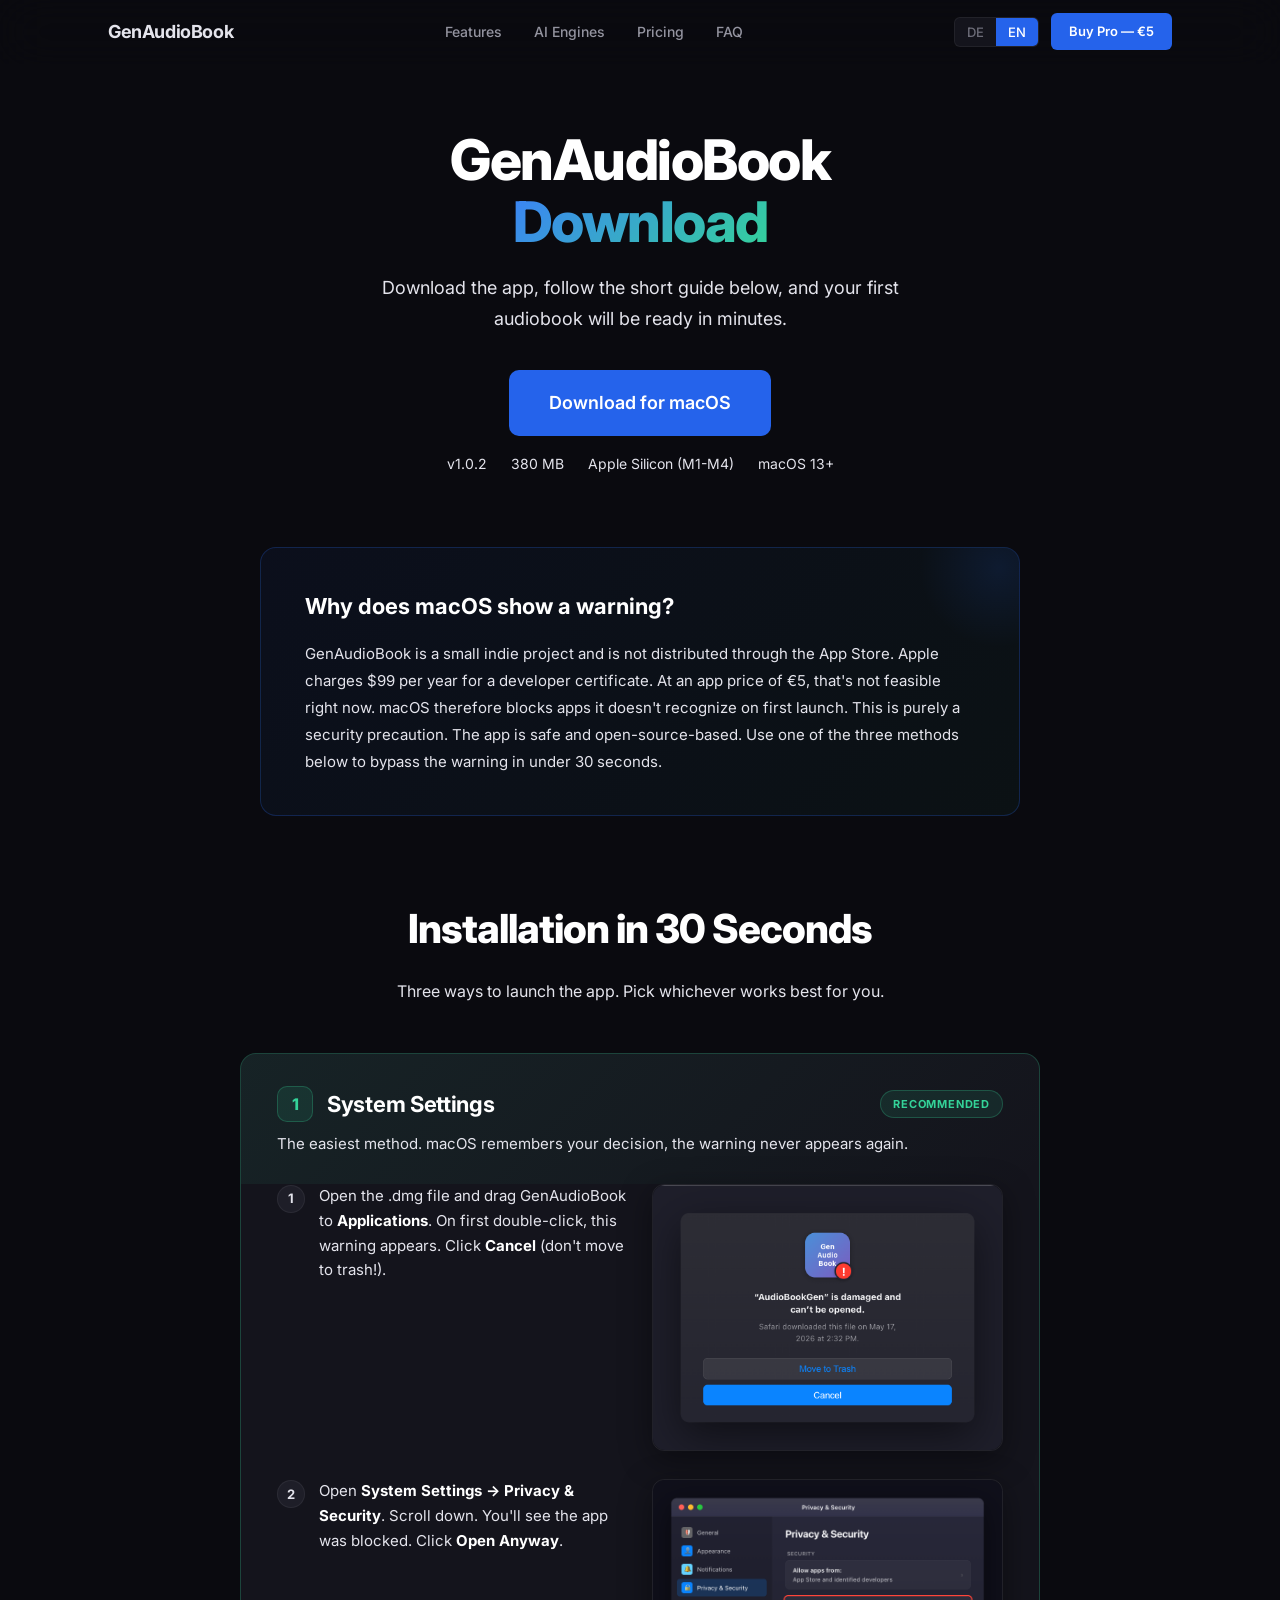
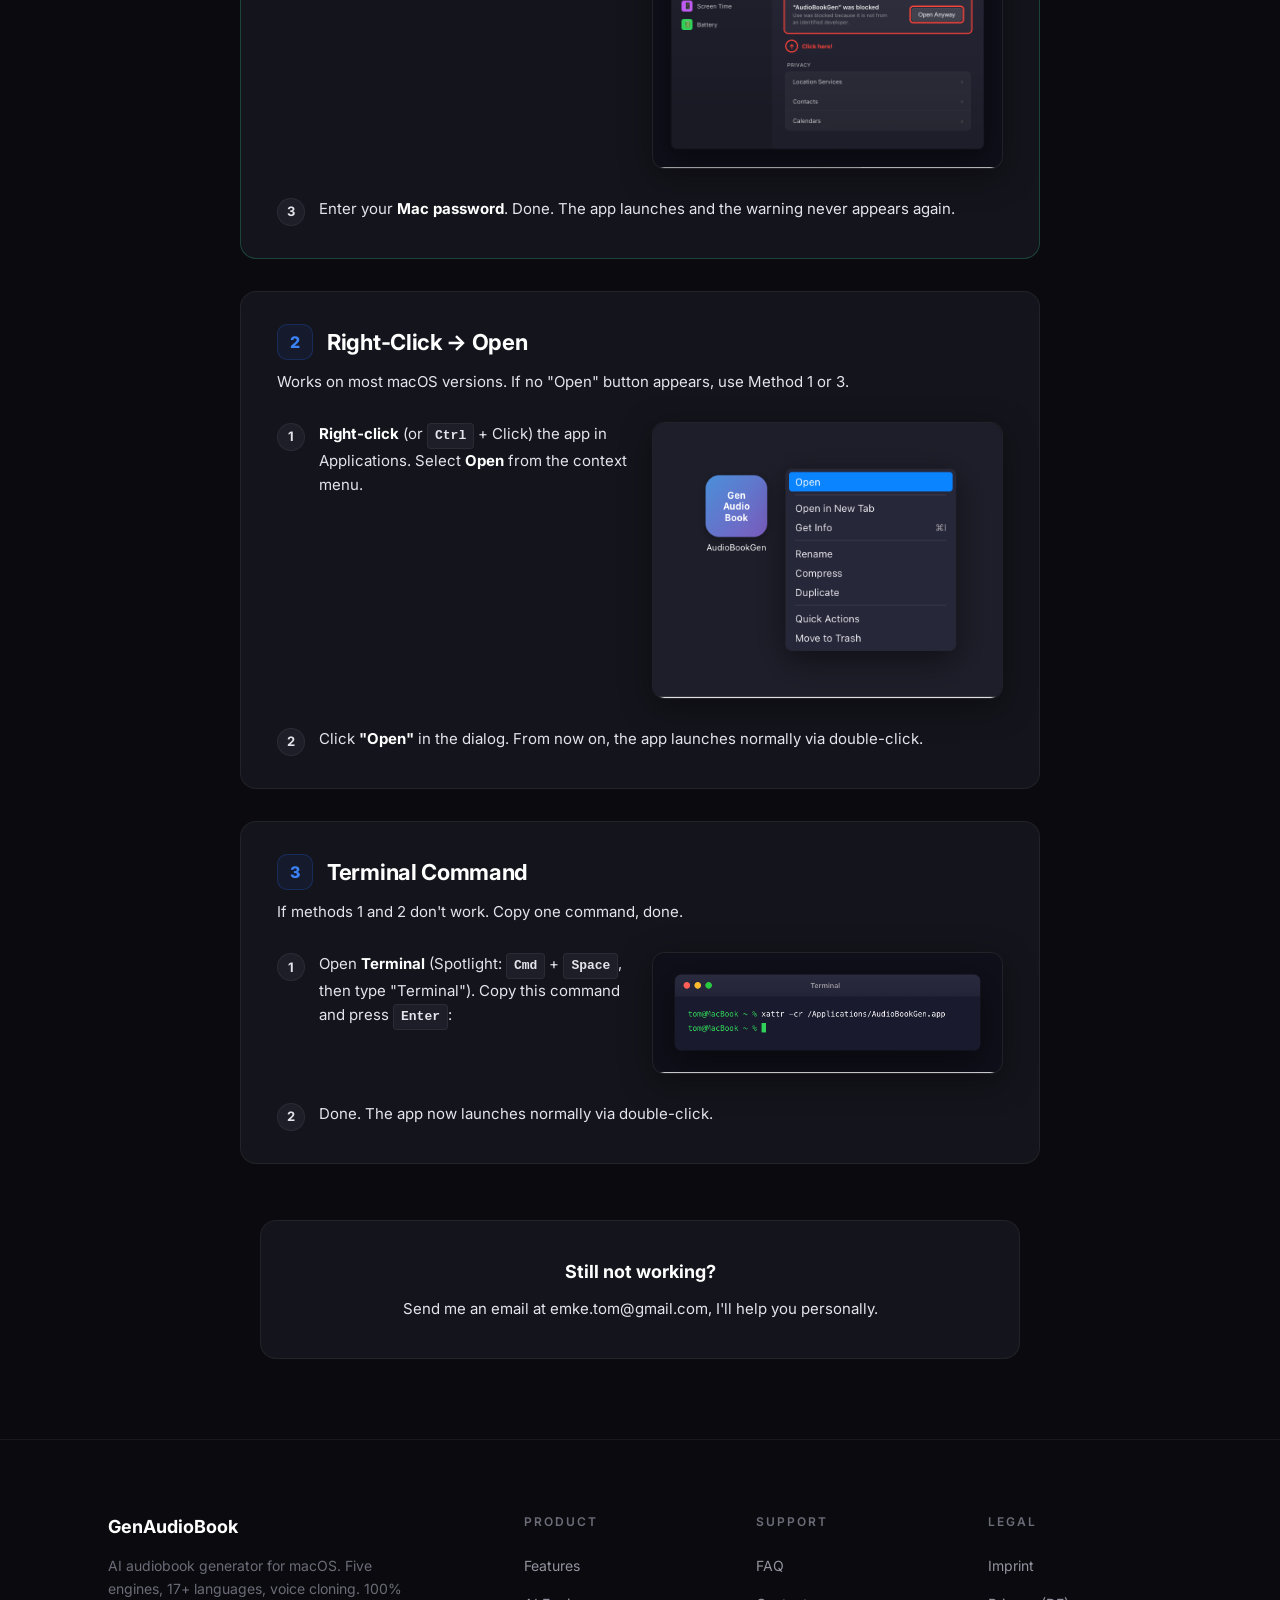
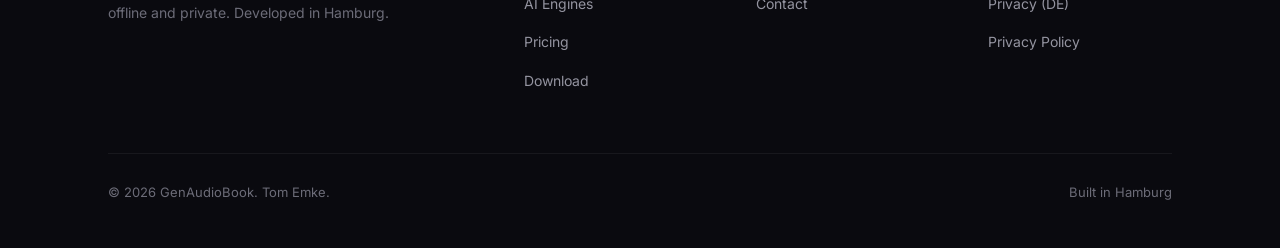
==== commit 83862f91: "fix: bump to v1.0.2 with model selection + auto-download v1.0.2 fixes: - Add Model dropdown (Standar" ====
--- a/install/index.html
+++ b/install/index.html
@@ -93,19 +93,18 @@
             font-size: 15px; color: var(--txt); line-height: 1.6; margin-bottom: 0;
         }
 
-        /* ---- STEP VISUAL ---- */
-        .method-steps-visual {
+        /* ---- STEP CONTENT ---- */
+        .method-steps {
             padding: 0 36px 32px;
-            display: flex; flex-direction: column; gap: 20px;
-        }
-        .step-row {
-            display: grid; grid-template-columns: 1fr 1fr; gap: 24px;
-            align-items: center;
-        }
-        .step-row.full { grid-template-columns: 1fr; }
-        .step-text {
-            display: flex; gap: 14px; align-items: flex-start;
-        }
+            display: flex; flex-direction: column; gap: 28px;
+        }
+        .step-block {
+            display: grid; grid-template-columns: 1fr 1fr; gap: 24px; align-items: start;
+        }
+        .step-block.text-only { grid-template-columns: 1fr; }
+        .step-block.img-only { grid-template-columns: 1fr; }
+
+        .step-text { display: flex; gap: 14px; align-items: flex-start; }
         .step-dot {
             width: 28px; height: 28px; min-width: 28px; border-radius: 50%;
             background: var(--bg-input); border: 1px solid var(--border);
@@ -120,119 +119,20 @@
             color: var(--txt); font-weight: 600;
         }
 
-        /* ---- macOS MOCKUPS ---- */
-        .macos-mockup {
-            background: #1e1e28; border-radius: 12px; border: 1px solid var(--border);
-            overflow: hidden; box-shadow: 0 8px 32px rgba(0,0,0,0.4);
-        }
-        .mockup-titlebar {
-            display: flex; align-items: center; gap: 7px;
-            padding: 10px 14px; background: #28283a; border-bottom: 1px solid var(--border);
-        }
-        .mockup-dot { width: 10px; height: 10px; border-radius: 50%; }
-        .mockup-dot.red { background: #ff5f57; }
-        .mockup-dot.yellow { background: #ffbd2e; }
-        .mockup-dot.green { background: #28ca41; }
-        .mockup-title {
-            flex: 1; text-align: center; font-size: 12px;
-            color: var(--txt); font-weight: 500; margin-right: 40px;
-        }
-        .mockup-body { padding: 24px; }
-
-        /* Gatekeeper warning mockup */
-        .gk-warning {
-            text-align: center; padding: 28px 24px;
-        }
-        .gk-icon {
-            width: 56px; height: 56px; margin: 0 auto 16px;
-            background: linear-gradient(135deg, #ffcc02, #ff9500);
-            border-radius: 12px; display: flex; align-items: center; justify-content: center;
-            font-size: 32px; color: #fff; font-weight: 800;
-        }
-        .gk-warning h4 {
-            font-size: 14px; font-weight: 600; color: #fff; margin-bottom: 8px; line-height: 1.4;
-        }
-        .gk-warning p { font-size: 12px; color: var(--txt); margin-bottom: 16px; }
-        .gk-btn {
-            display: block; width: 100%; padding: 8px; margin-bottom: 8px;
-            border-radius: 6px; border: 1px solid var(--border); background: var(--bg-input);
-            color: var(--txt); font-size: 13px; font-weight: 500; text-align: center;
-        }
-        .gk-btn.action { background: var(--accent); border-color: var(--accent); color: #fff; }
-
-        /* Settings mockup */
-        .settings-mockup .mockup-body { padding: 20px; }
-        .settings-row {
-            display: flex; align-items: center; justify-content: space-between;
-            padding: 14px 16px; border-radius: 8px; margin-bottom: 8px;
-            background: rgba(255,255,255,0.03); border: 1px solid transparent;
-        }
-        .settings-row.highlight {
-            border-color: var(--green-border);
-            background: rgba(52,211,153,0.06);
-        }
-        .settings-row .label { font-size: 13px; color: var(--txt); line-height: 1.4; }
-        .settings-row .label strong { color: #fff; display: block; font-size: 14px; margin-bottom: 2px; }
-        .settings-btn {
-            padding: 6px 14px; border-radius: 6px; font-size: 12px; font-weight: 600;
-            background: var(--accent); color: #fff; border: none; white-space: nowrap;
-        }
-        .settings-btn.allow { background: var(--green); color: #0a0a0f; }
-
-        /* Terminal mockup */
-        .terminal-mockup .mockup-titlebar { background: #1a1a24; }
-        .terminal-mockup .mockup-body { padding: 20px 22px; }
-        .terminal-line {
-            font-family: var(--mono); font-size: 14px; line-height: 1.8; color: var(--txt);
-        }
-        .terminal-line .prompt { color: var(--green); }
-        .terminal-line .cmd { color: #fff; }
-        .terminal-cursor {
-            display: inline-block; width: 8px; height: 16px;
-            background: var(--green); vertical-align: text-bottom;
-            animation: blink 1s infinite;
-        }
-        @keyframes blink { 0%,50% { opacity: 1; } 51%,100% { opacity: 0; } }
-
-        /* Context menu mockup */
-        .ctx-menu-mockup {
-            background: rgba(40,40,58,0.95); border-radius: 8px;
-            border: 1px solid var(--border); padding: 6px 0;
-            width: 200px; box-shadow: 0 8px 32px rgba(0,0,0,0.5);
-            backdrop-filter: blur(20px);
-        }
-        .ctx-item {
-            padding: 6px 16px; font-size: 13px; color: var(--txt);
-            display: flex; justify-content: space-between;
-        }
-        .ctx-item.highlight {
-            background: var(--accent); color: #fff; margin: 0 4px; border-radius: 4px;
-            padding: 6px 12px;
-        }
-        .ctx-separator { height: 1px; background: var(--border); margin: 4px 12px; }
-        .ctx-shortcut { color: var(--txt); font-size: 12px; }
-
-        /* Right-click area */
-        .rightclick-scene {
-            display: flex; gap: 20px; align-items: flex-start;
-            padding: 20px; justify-content: center;
-        }
-        .app-icon-mock {
-            width: 64px; height: 64px; border-radius: 14px;
-            background: linear-gradient(135deg, var(--accent), #7c3aed);
-            display: flex; align-items: center; justify-content: center;
-            font-size: 11px; color: #fff; font-weight: 700; text-align: center;
-            line-height: 1.2; box-shadow: 0 4px 16px rgba(37,99,235,0.3);
-        }
-
-        /* Arrow indicator */
-        .arrow-indicator {
-            display: flex; align-items: center; gap: 8px;
-            padding: 8px 14px; background: var(--green-bg); border: 1px solid var(--green-border);
-            border-radius: 8px; margin-top: 12px;
-        }
-        .arrow-indicator svg { width: 16px; height: 16px; stroke: var(--green); fill: none; stroke-width: 2; }
-        .arrow-indicator span { font-size: 13px; font-weight: 600; color: var(--green); }
+        /* ---- SCREENSHOT IMAGES ---- */
+        .step-img {
+            border-radius: 12px; overflow: hidden;
+            box-shadow: 0 8px 32px rgba(0,0,0,0.4);
+            border: 1px solid var(--border);
+        }
+        .step-img img {
+            display: block; width: 100%; height: auto;
+            border-radius: 12px;
+        }
+
+        /* Language-aware image switching */
+        html[lang="de"] .lang-en { display: none !important; }
+        html[lang="en"] .lang-de { display: none !important; }
 
         /* ---- HELP FOOTER ---- */
         .help-footer {
@@ -245,10 +145,9 @@
 
         /* ---- RESPONSIVE ---- */
         @media (max-width: 700px) {
-            .step-row { grid-template-columns: 1fr; }
-            .method-top, .method-steps-visual { padding-left: 24px; padding-right: 24px; }
+            .step-block { grid-template-columns: 1fr; }
+            .method-top, .method-steps { padding-left: 24px; padding-right: 24px; }
             .why-box { padding: 28px 24px; }
-            .rightclick-scene { flex-direction: column; align-items: center; }
         }
     </style>
 </head>
@@ -285,10 +184,10 @@
                 <span class="gradient-text" data-de="herunterladen" data-en="Download">herunterladen</span>
             </h1>
             <p data-de="Lade die App herunter, folge der kurzen Anleitung unten und dein erstes Hörbuch ist in Minuten fertig." data-en="Download the app, follow the short guide below, and your first audiobook will be ready in minutes.">Lade die App herunter, folge der kurzen Anleitung unten und dein erstes Hörbuch ist in Minuten fertig.</p>
-            <a href="https://github.com/tomembke/genaudiobook-releases/releases/download/v1.0.1/GenAudioBook_Pro.dmg" class="btn-primary" data-de="Download für macOS" data-en="Download for macOS">Download für macOS</a>
+            <a href="https://github.com/tomembke/genaudiobook-releases/releases/download/v1.0.2/GenAudioBook_Pro.dmg" class="btn-primary" data-de="Download für macOS" data-en="Download for macOS">Download für macOS</a>
             <div class="dl-meta">
-                <span>v1.0.1</span>
-                <span>333 MB</span>
+                <span>v1.0.2</span>
+                <span>380 MB</span>
                 <span>Apple Silicon (M1-M4)</span>
                 <span>macOS 13+</span>
             </div>
@@ -315,68 +214,34 @@
                     </div>
                     <p class="method-desc" data-de="Die einfachste Methode. macOS merkt sich deine Entscheidung, die Warnung kommt nie wieder." data-en="The easiest method. macOS remembers your decision, the warning never appears again.">Die einfachste Methode. macOS merkt sich deine Entscheidung, die Warnung kommt nie wieder.</p>
                 </div>
-                <div class="method-steps-visual">
-
-                    <div class="step-row">
+                <div class="method-steps">
+
+                    <!-- Step 1: Open DMG, see warning -->
+                    <div class="step-block">
                         <div class="step-text">
                             <div class="step-dot">1</div>
-                            <p data-de="Öffne die .dmg Datei und ziehe GenAudioBook in den <strong>Programme</strong>-Ordner. Starte per Doppelklick." data-en="Open the .dmg file and drag GenAudioBook to <strong>Applications</strong>. Launch by double-clicking.">Öffne die .dmg Datei und ziehe GenAudioBook in den <strong>Programme</strong>-Ordner. Starte per Doppelklick.</p>
-                        </div>
-                        <div class="macos-mockup">
-                            <div class="mockup-titlebar">
-                                <div class="mockup-dot red"></div>
-                                <div class="mockup-dot yellow"></div>
-                                <div class="mockup-dot green"></div>
-                            </div>
-                            <div class="gk-warning">
-                                <div class="gk-icon">!</div>
-                                <h4 data-de="&quot;AudioBookGen&quot; ist beschädigt und kann nicht geöffnet werden." data-en="&quot;AudioBookGen&quot; is damaged and can't be opened.">"AudioBookGen" ist beschädigt und kann nicht geöffnet werden.</h4>
-                                <p data-de="Safari hat diese Datei heute heruntergeladen." data-en="Safari downloaded this file today.">Safari hat diese Datei heute heruntergeladen.</p>
-                                <div class="gk-btn" data-de="In den Papierkorb legen" data-en="Move to Trash">In den Papierkorb legen</div>
-                                <div class="gk-btn action" data-de="Abbrechen" data-en="Cancel">Abbrechen</div>
-                                <div class="arrow-indicator">
-                                    <svg viewBox="0 0 24 24"><polyline points="17 1 21 5 17 9"></polyline><path d="M3 11V9a4 4 0 0 1 4-4h14"></path></svg>
-                                    <span data-de="Hier auf Abbrechen klicken" data-en="Click Cancel here">Hier auf Abbrechen klicken</span>
-                                </div>
-                            </div>
-                        </div>
-                    </div>
-
-                    <div class="step-row">
+                            <p data-de="Öffne die .dmg Datei und ziehe GenAudioBook in den <strong>Programme</strong>-Ordner. Beim ersten Doppelklick erscheint diese Warnung. Klicke auf <strong>Abbrechen</strong> (nicht in den Papierkorb legen!)." data-en="Open the .dmg file and drag GenAudioBook to <strong>Applications</strong>. On first double-click, this warning appears. Click <strong>Cancel</strong> (don't move to trash!).">Öffne die .dmg Datei und ziehe GenAudioBook in den <strong>Programme</strong>-Ordner. Beim ersten Doppelklick erscheint diese Warnung. Klicke auf <strong>Abbrechen</strong> (nicht in den Papierkorb legen!).</p>
+                        </div>
+                        <div class="step-img">
+                            <img class="lang-de" src="images/gatekeeper-warning-de.png" alt="macOS Gatekeeper Warnung" loading="lazy">
+                            <img class="lang-en" src="images/gatekeeper-warning-en.png" alt="macOS Gatekeeper Warning" loading="lazy">
+                        </div>
+                    </div>
+
+                    <!-- Step 2: Open System Settings -->
+                    <div class="step-block">
                         <div class="step-text">
                             <div class="step-dot">2</div>
-                            <p data-de="Öffne <strong>Systemeinstellungen → Datenschutz &amp; Sicherheit</strong>. Scrolle nach unten bis du die blockierte App siehst." data-en="Open <strong>System Settings → Privacy &amp; Security</strong>. Scroll down until you see the blocked app.">Öffne <strong>Systemeinstellungen → Datenschutz &amp; Sicherheit</strong>. Scrolle nach unten bis du die blockierte App siehst.</p>
-                        </div>
-                        <div class="macos-mockup settings-mockup">
-                            <div class="mockup-titlebar">
-                                <div class="mockup-dot red"></div>
-                                <div class="mockup-dot yellow"></div>
-                                <div class="mockup-dot green"></div>
-                                <div class="mockup-title" data-de="Datenschutz & Sicherheit" data-en="Privacy & Security">Datenschutz & Sicherheit</div>
-                            </div>
-                            <div class="mockup-body">
-                                <div class="settings-row">
-                                    <div class="label">
-                                        <strong data-de="App Store und verifizierte Entwickler" data-en="App Store and identified developers">App Store und verifizierte Entwickler</strong>
-                                        <span data-de="Apps erlauben von:" data-en="Allow apps from:">Apps erlauben von:</span>
-                                    </div>
-                                </div>
-                                <div class="settings-row highlight">
-                                    <div class="label">
-                                        <strong data-de="&quot;AudioBookGen&quot; wurde blockiert" data-en="&quot;AudioBookGen&quot; was blocked">"AudioBookGen" wurde blockiert</strong>
-                                        <span data-de="Die Verwendung wurde blockiert, da die App nicht von einem verifizierten Entwickler stammt." data-en="Use was blocked because it is not from an identified developer.">Die Verwendung wurde blockiert, da die App nicht von einem verifizierten Entwickler stammt.</span>
-                                    </div>
-                                    <button class="settings-btn allow" data-de="Dennoch öffnen" data-en="Open Anyway">Dennoch öffnen</button>
-                                </div>
-                                <div class="arrow-indicator">
-                                    <svg viewBox="0 0 24 24"><polyline points="17 1 21 5 17 9"></polyline><path d="M3 11V9a4 4 0 0 1 4-4h14"></path></svg>
-                                    <span data-de="Auf &quot;Dennoch öffnen&quot; klicken" data-en="Click &quot;Open Anyway&quot;">Auf "Dennoch öffnen" klicken</span>
-                                </div>
-                            </div>
-                        </div>
-                    </div>
-
-                    <div class="step-row full">
+                            <p data-de="Öffne <strong>Systemeinstellungen → Datenschutz &amp; Sicherheit</strong>. Scrolle nach unten. Du siehst, dass die App blockiert wurde. Klicke auf <strong>Dennoch öffnen</strong>." data-en="Open <strong>System Settings → Privacy &amp; Security</strong>. Scroll down. You'll see the app was blocked. Click <strong>Open Anyway</strong>.">Öffne <strong>Systemeinstellungen → Datenschutz &amp; Sicherheit</strong>. Scrolle nach unten. Du siehst, dass die App blockiert wurde. Klicke auf <strong>Dennoch öffnen</strong>.</p>
+                        </div>
+                        <div class="step-img">
+                            <img class="lang-de" src="images/system-settings-de.png" alt="macOS Systemeinstellungen Datenschutz und Sicherheit" loading="lazy">
+                            <img class="lang-en" src="images/system-settings-en.png" alt="macOS System Settings Privacy and Security" loading="lazy">
+                        </div>
+                    </div>
+
+                    <!-- Step 3: Enter password -->
+                    <div class="step-block text-only">
                         <div class="step-text">
                             <div class="step-dot">3</div>
                             <p data-de="Gib dein <strong>Mac-Passwort</strong> ein. Fertig. Die App startet und die Warnung erscheint nie wieder." data-en="Enter your <strong>Mac password</strong>. Done. The app launches and the warning never appears again.">Gib dein <strong>Mac-Passwort</strong> ein. Fertig. Die App startet und die Warnung erscheint nie wieder.</p>
@@ -394,26 +259,18 @@
                     </div>
                     <p class="method-desc" data-de="Funktioniert bei den meisten macOS-Versionen. Falls kein &quot;Öffnen&quot;-Button erscheint, nutze Methode 1 oder 3." data-en="Works on most macOS versions. If no &quot;Open&quot; button appears, use Method 1 or 3.">Funktioniert bei den meisten macOS-Versionen. Falls kein "Öffnen"-Button erscheint, nutze Methode 1 oder 3.</p>
                 </div>
-                <div class="method-steps-visual">
-                    <div class="step-row">
+                <div class="method-steps">
+                    <div class="step-block">
                         <div class="step-text">
                             <div class="step-dot">1</div>
-                            <p data-de="<strong>Rechtsklick</strong> (oder <span class='key'>Ctrl</span> + Klick) auf die App im Programme-Ordner." data-en="<strong>Right-click</strong> (or <span class='key'>Ctrl</span> + Click) the app in Applications."><strong>Rechtsklick</strong> (oder <span class="key">Ctrl</span> + Klick) auf die App im Programme-Ordner.</p>
-                        </div>
-                        <div class="rightclick-scene">
-                            <div class="app-icon-mock">Gen<br>Audio<br>Book</div>
-                            <div class="ctx-menu-mockup">
-                                <div class="ctx-item highlight" data-de="Öffnen" data-en="Open">Öffnen</div>
-                                <div class="ctx-separator"></div>
-                                <div class="ctx-item" data-de="Informationen" data-en="Get Info">Informationen</div>
-                                <div class="ctx-item" data-de="Umbenennen" data-en="Rename">Umbenennen</div>
-                                <div class="ctx-item" data-de="Komprimieren" data-en="Compress">Komprimieren</div>
-                                <div class="ctx-separator"></div>
-                                <div class="ctx-item" data-de="In den Papierkorb legen" data-en="Move to Trash">In den Papierkorb legen</div>
-                            </div>
-                        </div>
-                    </div>
-                    <div class="step-row full">
+                            <p data-de="<strong>Rechtsklick</strong> (oder <span class='key'>Ctrl</span> + Klick) auf die App im Programme-Ordner. Wähle im Kontextmenü <strong>Öffnen</strong>." data-en="<strong>Right-click</strong> (or <span class='key'>Ctrl</span> + Click) the app in Applications. Select <strong>Open</strong> from the context menu."><strong>Rechtsklick</strong> (oder <span class="key">Ctrl</span> + Klick) auf die App im Programme-Ordner. Wähle im Kontextmenü <strong>Öffnen</strong>.</p>
+                        </div>
+                        <div class="step-img">
+                            <img class="lang-de" src="images/rightclick-de.png" alt="macOS Rechtsklick Kontextmenü" loading="lazy">
+                            <img class="lang-en" src="images/rightclick-en.png" alt="macOS Right-click Context Menu" loading="lazy">
+                        </div>
+                    </div>
+                    <div class="step-block text-only">
                         <div class="step-text">
                             <div class="step-dot">2</div>
                             <p data-de="Im Dialog auf <strong>&quot;Öffnen&quot;</strong> klicken. Ab jetzt startet die App ganz normal per Doppelklick." data-en="Click <strong>&quot;Open&quot;</strong> in the dialog. From now on, the app launches normally via double-click.">Im Dialog auf <strong>"Öffnen"</strong> klicken. Ab jetzt startet die App ganz normal per Doppelklick.</p>
@@ -431,33 +288,20 @@
                     </div>
                     <p class="method-desc" data-de="Falls Methode 1 und 2 nicht funktionieren. Kopiere einen Befehl, fertig." data-en="If methods 1 and 2 don't work. Copy one command, done.">Falls Methode 1 und 2 nicht funktionieren. Kopiere einen Befehl, fertig.</p>
                 </div>
-                <div class="method-steps-visual">
-                    <div class="step-row">
+                <div class="method-steps">
+                    <div class="step-block">
                         <div class="step-text">
                             <div class="step-dot">1</div>
-                            <p data-de="Öffne <strong>Terminal</strong> (Spotlight: <span class='key'>Cmd</span> + <span class='key'>Leertaste</span>, dann &quot;Terminal&quot; eingeben)." data-en="Open <strong>Terminal</strong> (Spotlight: <span class='key'>Cmd</span> + <span class='key'>Space</span>, then type &quot;Terminal&quot;).">Öffne <strong>Terminal</strong> (Spotlight: <span class="key">Cmd</span> + <span class="key">Leertaste</span>, dann "Terminal" eingeben).</p>
-                        </div>
-                        <div class="macos-mockup terminal-mockup">
-                            <div class="mockup-titlebar">
-                                <div class="mockup-dot red"></div>
-                                <div class="mockup-dot yellow"></div>
-                                <div class="mockup-dot green"></div>
-                                <div class="mockup-title">Terminal</div>
-                            </div>
-                            <div class="mockup-body">
-                                <div class="terminal-line">
-                                    <span class="prompt">~ %</span> <span class="cmd">xattr -cr /Applications/AudioBookGen.app</span>
-                                </div>
-                                <div class="terminal-line">
-                                    <span class="prompt">~ %</span> <span class="terminal-cursor"></span>
-                                </div>
-                            </div>
-                        </div>
-                    </div>
-                    <div class="step-row full">
+                            <p data-de="Öffne <strong>Terminal</strong> (Spotlight: <span class='key'>Cmd</span> + <span class='key'>Leertaste</span>, dann &quot;Terminal&quot; eingeben). Kopiere diesen Befehl und drücke <span class='key'>Enter</span>:" data-en="Open <strong>Terminal</strong> (Spotlight: <span class='key'>Cmd</span> + <span class='key'>Space</span>, then type &quot;Terminal&quot;). Copy this command and press <span class='key'>Enter</span>:">Öffne <strong>Terminal</strong> (Spotlight: <span class="key">Cmd</span> + <span class="key">Leertaste</span>, dann "Terminal" eingeben). Kopiere diesen Befehl und drücke <span class="key">Enter</span>:</p>
+                        </div>
+                        <div class="step-img">
+                            <img src="images/terminal-xattr.png" alt="Terminal xattr Befehl" loading="lazy">
+                        </div>
+                    </div>
+                    <div class="step-block text-only">
                         <div class="step-text">
                             <div class="step-dot">2</div>
-                            <p data-de="Kopiere den Befehl, drücke <span class='key'>Enter</span>. Fertig. Die App startet jetzt normal per Doppelklick." data-en="Copy the command, press <span class='key'>Enter</span>. Done. The app now launches normally via double-click.">Kopiere den Befehl, drücke <span class="key">Enter</span>. Fertig. Die App startet jetzt normal per Doppelklick.</p>
+                            <p data-de="Fertig. Die App startet jetzt normal per Doppelklick." data-en="Done. The app now launches normally via double-click.">Fertig. Die App startet jetzt normal per Doppelklick.</p>
                         </div>
                     </div>
                 </div>
@@ -513,6 +357,6 @@
     </div>
 </footer>
 
-<script src="../script.js?v=2"></script>
+<script src="../script.js?v=3"></script>
 </body>
 </html>
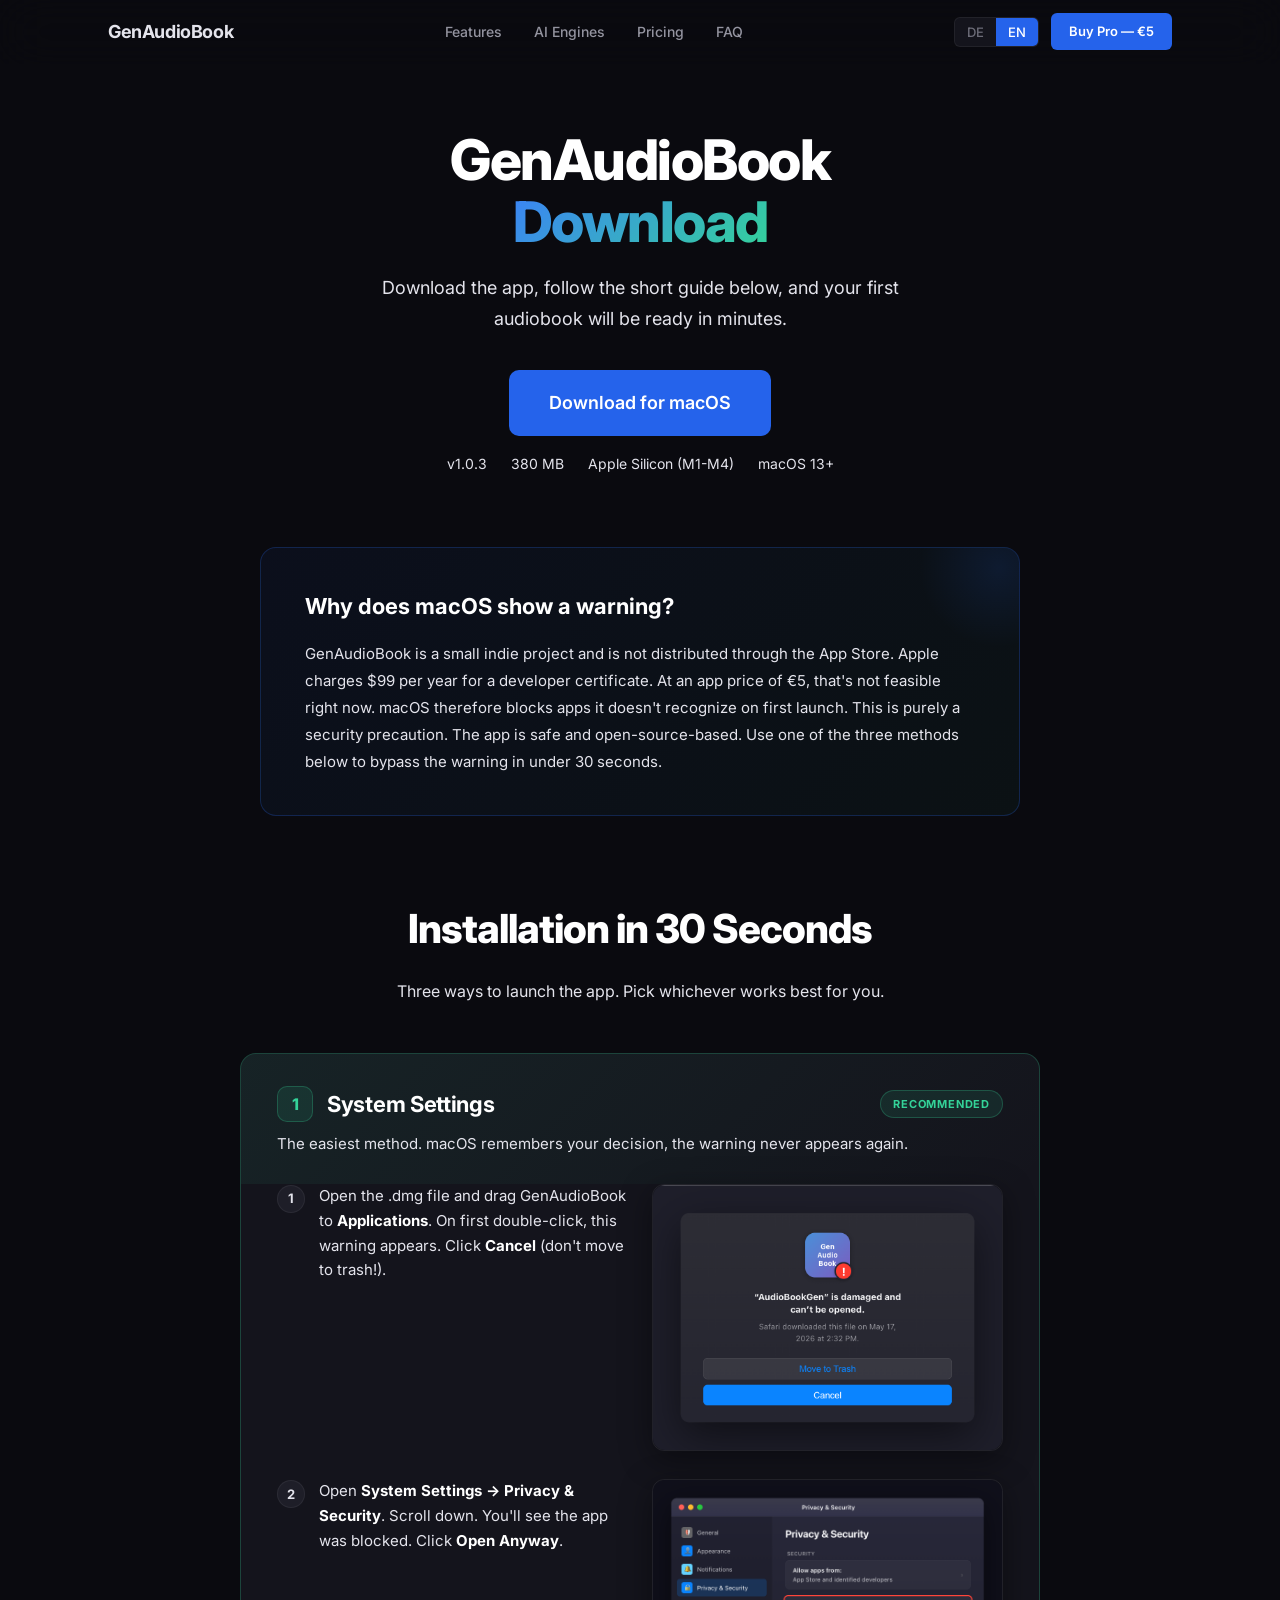
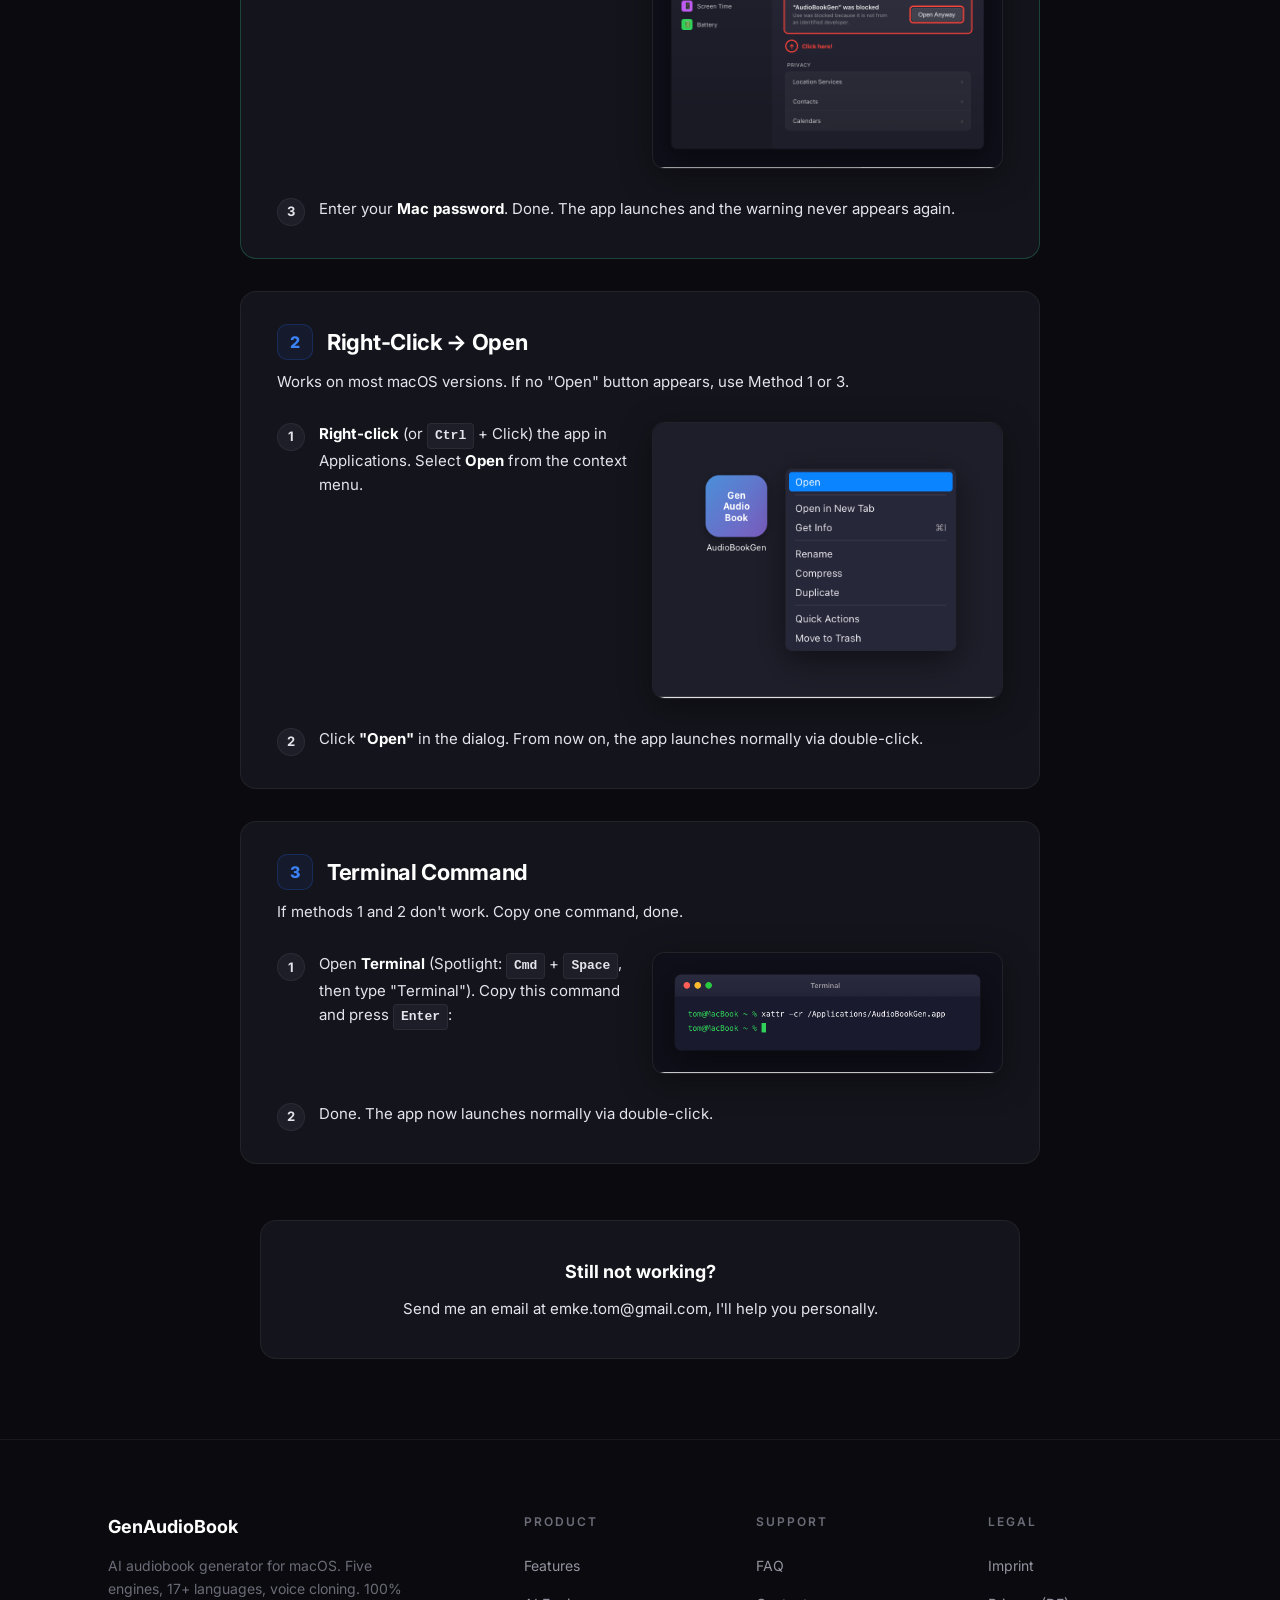
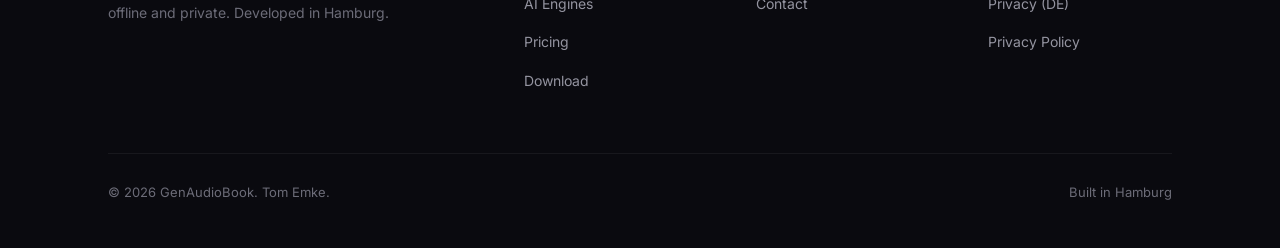
==== commit 6bbfd900: "v1.0.3: download link, correct engine languages and sizes Co-Authored-By: Claude Opus 5.5 <noreply@a" ====
--- a/install/index.html
+++ b/install/index.html
@@ -184,9 +184,9 @@
                 <span class="gradient-text" data-de="herunterladen" data-en="Download">herunterladen</span>
             </h1>
             <p data-de="Lade die App herunter, folge der kurzen Anleitung unten und dein erstes Hörbuch ist in Minuten fertig." data-en="Download the app, follow the short guide below, and your first audiobook will be ready in minutes.">Lade die App herunter, folge der kurzen Anleitung unten und dein erstes Hörbuch ist in Minuten fertig.</p>
-            <a href="https://github.com/tomembke/genaudiobook-releases/releases/download/v1.0.2/GenAudioBook_Pro.dmg" class="btn-primary" data-de="Download für macOS" data-en="Download for macOS">Download für macOS</a>
+            <a href="https://github.com/tomembke/genaudiobook-releases/releases/download/v1.0.3/GenAudioBook_Pro.dmg" class="btn-primary" data-de="Download für macOS" data-en="Download for macOS">Download für macOS</a>
             <div class="dl-meta">
-                <span>v1.0.2</span>
+                <span>v1.0.3</span>
                 <span>380 MB</span>
                 <span>Apple Silicon (M1-M4)</span>
                 <span>macOS 13+</span>
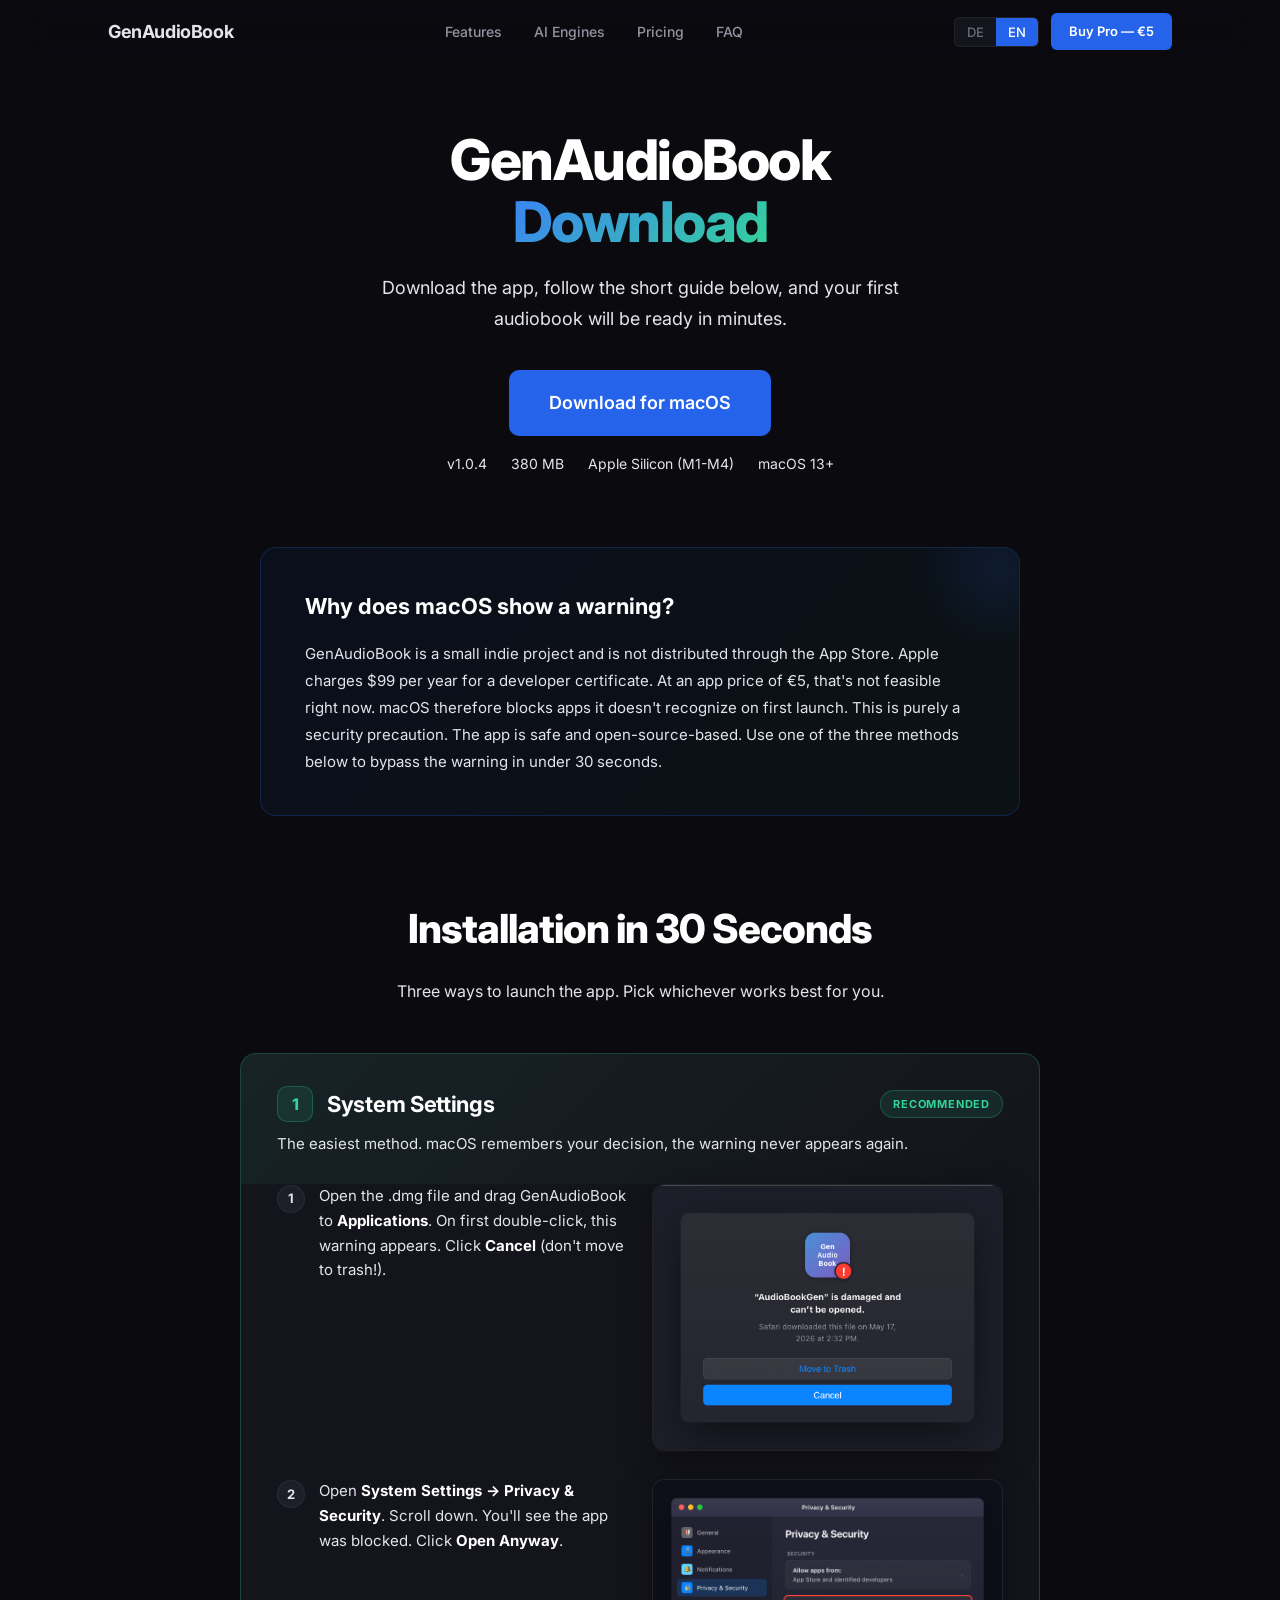
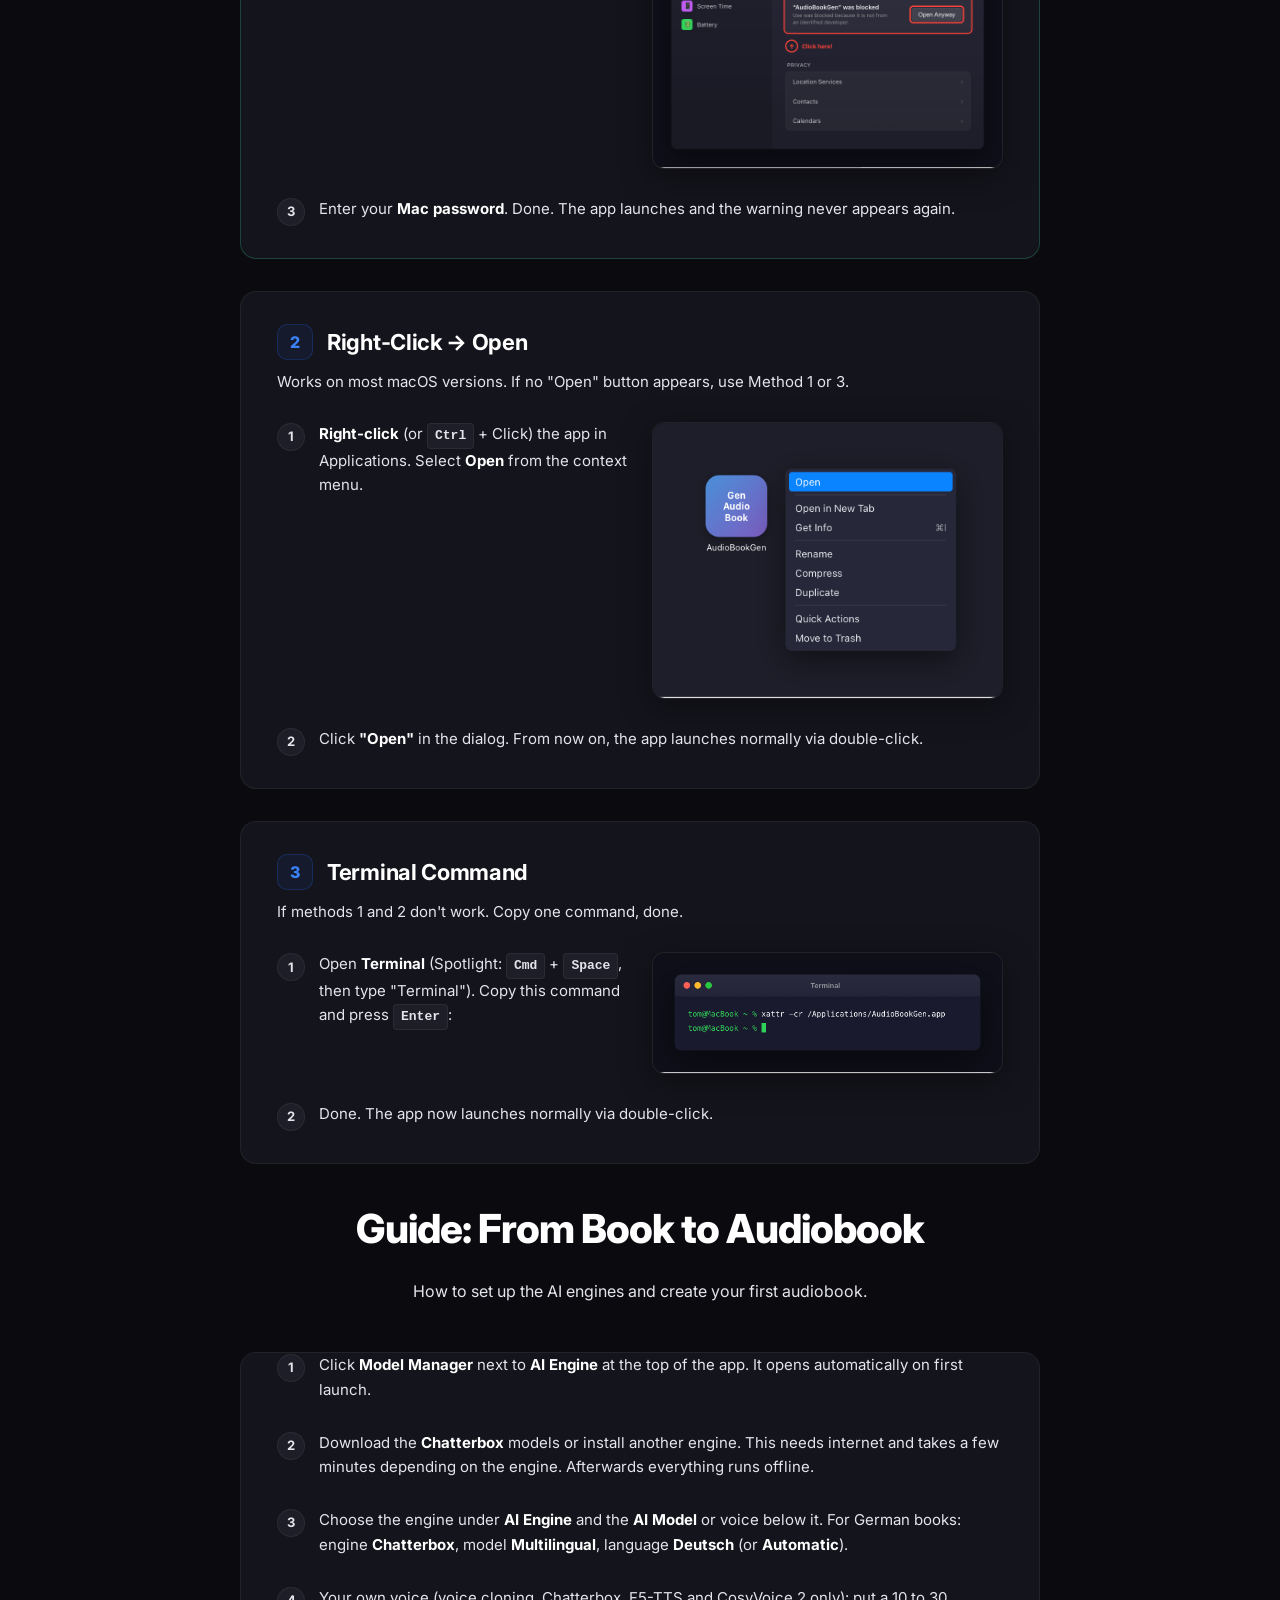
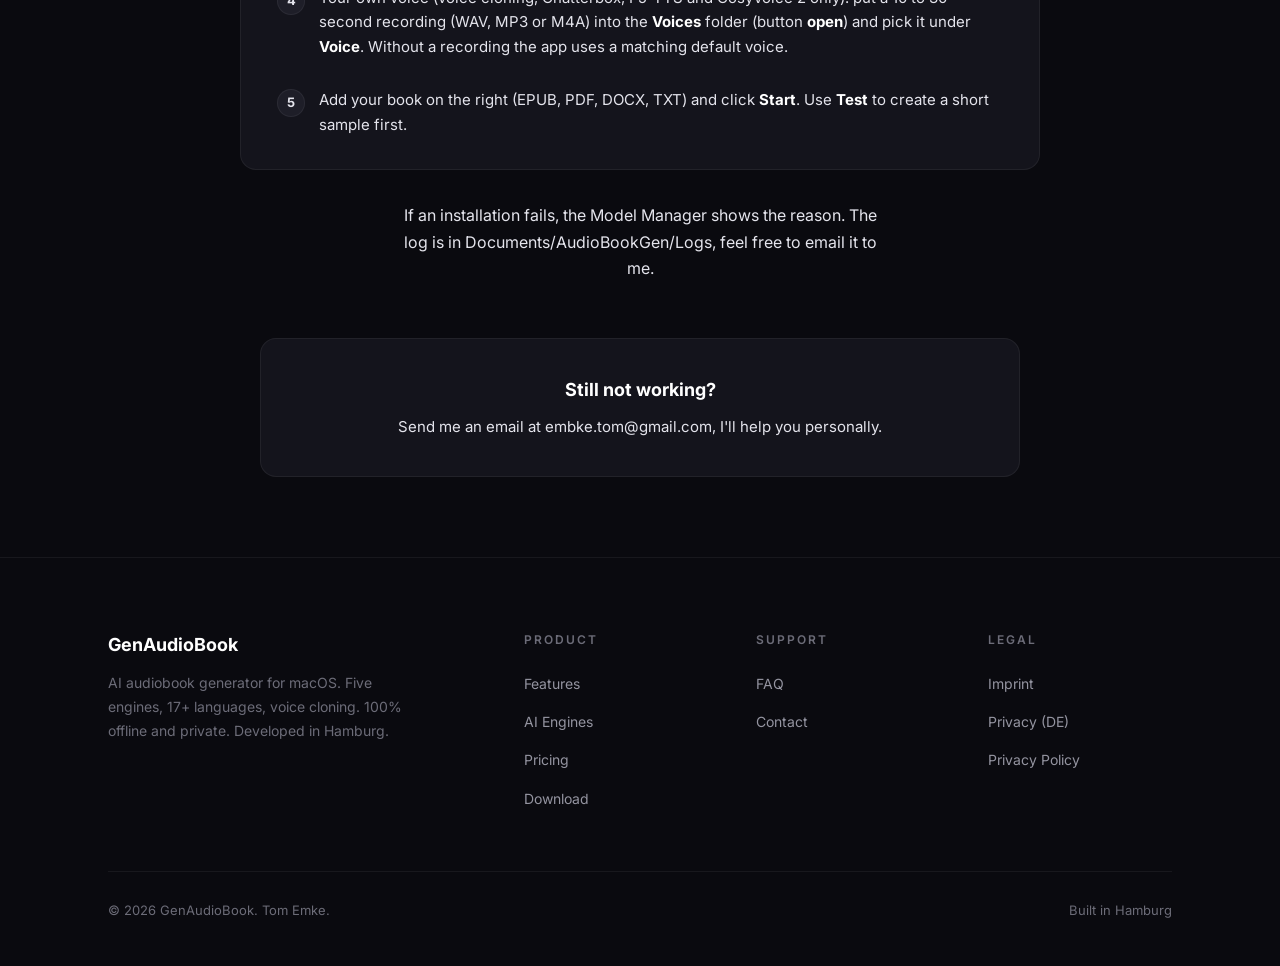
==== commit 8cb48f55: "v1.0.4: download link, usage guide, fix support email address Co-Authored-By: Claude Opus 5.5 <norep" ====
--- a/install/index.html
+++ b/install/index.html
@@ -184,9 +184,9 @@
                 <span class="gradient-text" data-de="herunterladen" data-en="Download">herunterladen</span>
             </h1>
             <p data-de="Lade die App herunter, folge der kurzen Anleitung unten und dein erstes Hörbuch ist in Minuten fertig." data-en="Download the app, follow the short guide below, and your first audiobook will be ready in minutes.">Lade die App herunter, folge der kurzen Anleitung unten und dein erstes Hörbuch ist in Minuten fertig.</p>
-            <a href="https://github.com/tomembke/genaudiobook-releases/releases/download/v1.0.3/GenAudioBook_Pro.dmg" class="btn-primary" data-de="Download für macOS" data-en="Download for macOS">Download für macOS</a>
+            <a href="https://github.com/tomembke/genaudiobook-releases/releases/download/v1.0.4/GenAudioBook_Pro.dmg" class="btn-primary" data-de="Download für macOS" data-en="Download for macOS">Download für macOS</a>
             <div class="dl-meta">
-                <span>v1.0.3</span>
+                <span>v1.0.4</span>
                 <span>380 MB</span>
                 <span>Apple Silicon (M1-M4)</span>
                 <span>macOS 13+</span>
@@ -308,10 +308,51 @@
             </div>
         </div>
 
+        <!-- ====== USAGE GUIDE ====== -->
+        <div class="steps-section" id="anleitung">
+            <h2 data-de="Anleitung: Vom Buch zum Hörbuch" data-en="Guide: From Book to Audiobook">Anleitung: Vom Buch zum Hörbuch</h2>
+            <p class="steps-sub" data-de="So richtest du die KI-Engines ein und erzeugst dein erstes Hörbuch." data-en="How to set up the AI engines and create your first audiobook.">So richtest du die KI-Engines ein und erzeugst dein erstes Hörbuch.</p>
+            <div class="method-card">
+                <div class="method-steps">
+                    <div class="step-block text-only">
+                        <div class="step-text">
+                            <div class="step-dot">1</div>
+                            <p data-de="Klicke oben in der App neben <strong>KI Engine</strong> auf <strong>Model Manager</strong>. Beim ersten Start öffnet er sich automatisch." data-en="Click <strong>Model Manager</strong> next to <strong>AI Engine</strong> at the top of the app. It opens automatically on first launch.">Klicke oben in der App neben <strong>KI Engine</strong> auf <strong>Model Manager</strong>. Beim ersten Start öffnet er sich automatisch.</p>
+                        </div>
+                    </div>
+                    <div class="step-block text-only">
+                        <div class="step-text">
+                            <div class="step-dot">2</div>
+                            <p data-de="Lade bei <strong>Chatterbox</strong> die Modelle oder installiere eine andere Engine. Das braucht Internet und je nach Engine ein paar Minuten. Danach läuft alles offline." data-en="Download the <strong>Chatterbox</strong> models or install another engine. This needs internet and takes a few minutes depending on the engine. Afterwards everything runs offline.">Lade bei <strong>Chatterbox</strong> die Modelle oder installiere eine andere Engine. Das braucht Internet und je nach Engine ein paar Minuten. Danach läuft alles offline.</p>
+                        </div>
+                    </div>
+                    <div class="step-block text-only">
+                        <div class="step-text">
+                            <div class="step-dot">3</div>
+                            <p data-de="Wähle unter <strong>KI Engine</strong> die Engine und darunter das <strong>KI Modell</strong> bzw. die Stimme. Für deutsche Bücher: Engine <strong>Chatterbox</strong>, Modell <strong>Multilingual</strong>, Sprache <strong>Deutsch</strong> (oder <strong>Automatisch</strong>)." data-en="Choose the engine under <strong>AI Engine</strong> and the <strong>AI Model</strong> or voice below it. For German books: engine <strong>Chatterbox</strong>, model <strong>Multilingual</strong>, language <strong>Deutsch</strong> (or <strong>Automatic</strong>).">Wähle unter <strong>KI Engine</strong> die Engine und darunter das <strong>KI Modell</strong> bzw. die Stimme. Für deutsche Bücher: Engine <strong>Chatterbox</strong>, Modell <strong>Multilingual</strong>, Sprache <strong>Deutsch</strong> (oder <strong>Automatisch</strong>).</p>
+                        </div>
+                    </div>
+                    <div class="step-block text-only">
+                        <div class="step-text">
+                            <div class="step-dot">4</div>
+                            <p data-de="Eigene Stimme (Voice Cloning, nur Chatterbox, F5-TTS, CosyVoice 2): Lege eine Aufnahme von 10 bis 30 Sekunden (WAV, MP3 oder M4A) in den Ordner <strong>Stimmen</strong> (Button <strong>öffnen</strong>) und wähle sie unter <strong>Stimme</strong>. Ohne eigene Aufnahme nutzt die App eine passende Standardstimme." data-en="Your own voice (voice cloning, Chatterbox, F5-TTS and CosyVoice 2 only): put a 10 to 30 second recording (WAV, MP3 or M4A) into the <strong>Voices</strong> folder (button <strong>open</strong>) and pick it under <strong>Voice</strong>. Without a recording the app uses a matching default voice.">Eigene Stimme (Voice Cloning, nur Chatterbox, F5-TTS, CosyVoice 2): Lege eine Aufnahme von 10 bis 30 Sekunden (WAV, MP3 oder M4A) in den Ordner <strong>Stimmen</strong> (Button <strong>öffnen</strong>) und wähle sie unter <strong>Stimme</strong>. Ohne eigene Aufnahme nutzt die App eine passende Standardstimme.</p>
+                        </div>
+                    </div>
+                    <div class="step-block text-only">
+                        <div class="step-text">
+                            <div class="step-dot">5</div>
+                            <p data-de="Füge rechts dein Buch hinzu (EPUB, PDF, DOCX, TXT) und klicke auf <strong>Start</strong>. Mit <strong>Test</strong> erzeugst du vorher eine kurze Hörprobe." data-en="Add your book on the right (EPUB, PDF, DOCX, TXT) and click <strong>Start</strong>. Use <strong>Test</strong> to create a short sample first.">Füge rechts dein Buch hinzu (EPUB, PDF, DOCX, TXT) und klicke auf <strong>Start</strong>. Mit <strong>Test</strong> erzeugst du vorher eine kurze Hörprobe.</p>
+                        </div>
+                    </div>
+                </div>
+            </div>
+            <p class="steps-sub" data-de="Bricht eine Installation ab, steht der Grund im Model Manager. Das Protokoll liegt unter Dokumente/AudioBookGen/Logs, schick es mir gern per Mail." data-en="If an installation fails, the Model Manager shows the reason. The log is in Documents/AudioBookGen/Logs, feel free to email it to me.">Bricht eine Installation ab, steht der Grund im Model Manager. Das Protokoll liegt unter Dokumente/AudioBookGen/Logs, schick es mir gern per Mail.</p>
+        </div>
+
         <!-- ====== HELP FOOTER ====== -->
         <div class="help-footer">
             <h3 data-de="Klappt trotzdem nicht?" data-en="Still not working?">Klappt trotzdem nicht?</h3>
-            <p data-de="Schreib mir eine Mail an emke.tom@gmail.com, ich helfe dir persönlich weiter." data-en="Send me an email at emke.tom@gmail.com, I'll help you personally.">Schreib mir eine Mail an <a href="mailto:emke.tom@gmail.com">emke.tom@gmail.com</a>, ich helfe dir persönlich weiter.</p>
+            <p data-de="Schreib mir eine Mail an embke.tom@gmail.com, ich helfe dir persönlich weiter." data-en="Send me an email at embke.tom@gmail.com, I'll help you personally.">Schreib mir eine Mail an <a href="mailto:embke.tom@gmail.com">embke.tom@gmail.com</a>, ich helfe dir persönlich weiter.</p>
         </div>
 
     </div>
@@ -338,7 +379,7 @@
                 <h4 data-de="Support" data-en="Support">Support</h4>
                 <ul>
                     <li><a href="/#faq" data-de="FAQ" data-en="FAQ">FAQ</a></li>
-                    <li><a href="mailto:emke.tom@gmail.com" data-de="Kontakt" data-en="Contact">Kontakt</a></li>
+                    <li><a href="mailto:embke.tom@gmail.com" data-de="Kontakt" data-en="Contact">Kontakt</a></li>
                 </ul>
             </div>
             <div class="footer-col">
